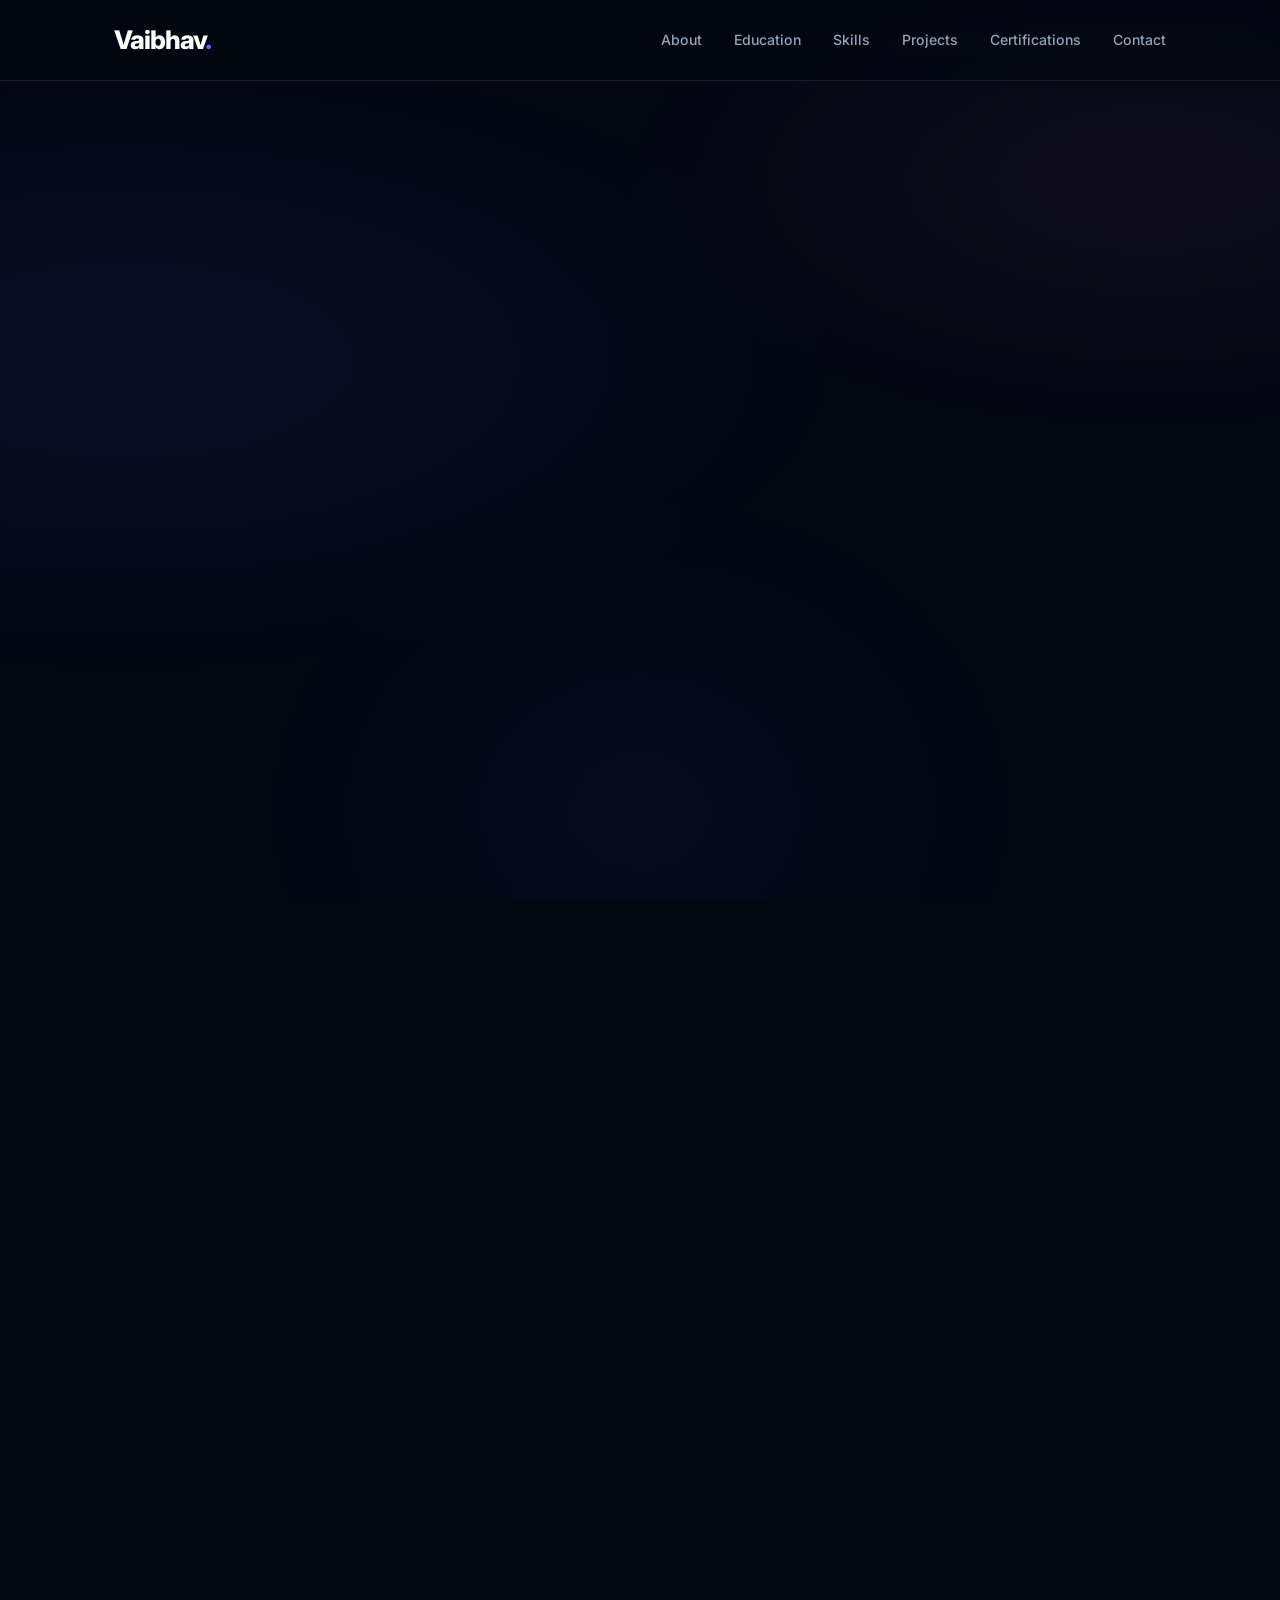
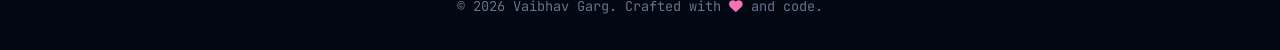
==== index.html @ 6ac72e7a "Add UI/UX project placeholder and Figma embed support" ====
<!DOCTYPE html>
<html lang="en">
<head>
    <meta charset="UTF-8">
    <meta name="viewport" content="width=device-width, initial-scale=1.0">
    <meta name="description" content="Vaibhav Garg — B.Tech Computer Science student specializing in Python, Data Science, Machine Learning, and AI. Explore projects, skills, and open-source contributions.">
    <title>Vaibhav Garg | Software Developer & Data Scientist</title>
    <link rel="stylesheet" href="css/style.css">
    <link rel="preconnect" href="https://fonts.googleapis.com">
    <link rel="preconnect" href="https://fonts.gstatic.com" crossorigin>
    <link href="https://fonts.googleapis.com/css2?family=Inter:wght@300;400;500;600;700;800&family=JetBrains+Mono:wght@400;500&display=swap" rel="stylesheet">
    <link rel="stylesheet" href="https://cdnjs.cloudflare.com/ajax/libs/font-awesome/6.5.0/css/all.min.css">
</head>
<body>
    <!-- Scroll Progress Bar -->
    <div class="scroll-progress" id="scroll-progress"></div>

    <!-- Particle Canvas -->
    <canvas id="particles-canvas"></canvas>

    <!-- Header -->
    <header class="navbar" id="navbar">
        <div class="container">
            <a href="#" class="logo">Vaibhav<span>.</span></a>
            <nav>
                <ul class="nav-links" id="nav-links">
                    <li><a href="#about" class="nav-link">About</a></li>
                    <li><a href="#education" class="nav-link">Education</a></li>
                    <li><a href="#skills" class="nav-link">Skills</a></li>
                    <li><a href="#projects" class="nav-link">Projects</a></li>
                    <li><a href="#certifications" class="nav-link">Certifications</a></li>
                    <li><a href="#contact" class="nav-link">Contact</a></li>
                </ul>
            </nav>
            <button class="hamburger" id="hamburger" aria-label="Toggle navigation">
                <span></span>
                <span></span>
                <span></span>
            </button>
        </div>
    </header>

    <main>
        <!-- Hero Section -->
        <section id="hero" class="hero section">
            <div class="container">
                <div class="hero-content reveal">
                    <span class="greeting">Hi, my name is</span>
                    <h1 class="name">Vaibhav Garg.</h1>
                    <h2 class="role">I <span id="typed-text"></span><span class="cursor">|</span></h2>
                    <p class="summary delay-1">
                        I am a Final Year B.Tech student from GGSIPU with strong proficiency in Python development, Data Analytics, and Data Science. I combine technical expertise with an analytical mindset to build effective, innovative solutions.
                    </p>
                    <div class="hero-cta reveal delay-2">
                        <a href="#projects" class="btn btn-primary"><i class="fas fa-rocket"></i> View My Work</a>
                        <a href="#contact" class="btn btn-outline"><i class="fas fa-paper-plane"></i> Get In Touch</a>
                        <a href="Resume_Vaibhav_updated.pdf" class="btn btn-ghost" download><i class="fas fa-download"></i> Resume</a>
                    </div>
                </div>
            </div>
        </section>

        <!-- About Section -->
        <section id="about" class="about section">
            <div class="container reveal">
                <h2 class="section-title"><span class="section-number">01.</span> About Me</h2>
                <div class="about-content">
                    <div class="about-text">
                        <p>I am an enthusiastic software developer who combines technical expertise with an analytical mindset to create effective solutions. I am keen to contribute to innovative projects and grow in fast-paced, technology-oriented environments.</p>
                        <p>Currently in my final year pursuing <strong>Bachelor of Technology in Computer Science</strong> from Dr. Akhilesh Das Gupta Institute of Professional Studies under Guru Gobind Singh Indraprastha University, New Delhi.</p>
                        <p>My interests span across <strong>AI & Machine Learning</strong>, <strong>Data Science</strong>, <strong>Open-Source Development</strong>, and building high-performance applications. I actively contribute to open-source projects and am a <strong>Google Summer of Code (GSoC) 2026</strong> candidate.</p>
                    </div>
                    <div class="about-highlights">
                        <div class="highlight-card reveal delay-1">
                            <div class="highlight-number">3+</div>
                            <div class="highlight-label">Major Projects</div>
                        </div>
                        <div class="highlight-card reveal delay-2">
                            <div class="highlight-number">4+</div>
                            <div class="highlight-label">Certifications</div>
                        </div>
                        <div class="highlight-card reveal delay-3">
                            <div class="highlight-number">5+</div>
                            <div class="highlight-label">Technologies</div>
                        </div>
                    </div>
                </div>
            </div>
        </section>

        <!-- Education Section -->
        <section id="education" class="education section">
            <div class="container reveal">
                <h2 class="section-title"><span class="section-number">02.</span> Education</h2>
                <div class="timeline">
                    <div class="timeline-item reveal delay-1">
                        <div class="timeline-dot"></div>
                        <div class="timeline-date">2022 – 2026 (Expected)</div>
                        <div class="timeline-content">
                            <h3>Bachelor of Technology in Computer Science</h3>
                            <h4>Guru Gobind Singh Indraprastha University (GGSIPU)</h4>
                            <p>Dr. Akhilesh Das Gupta Institute of Professional Studies, New Delhi</p>
                            <span class="badge">Final Year</span>
                        </div>
                    </div>
                </div>
            </div>
        </section>

        <!-- Skills Section -->
        <section id="skills" class="skills section">
            <div class="container reveal">
                <h2 class="section-title"><span class="section-number">03.</span> Technical Proficiencies</h2>
                <div class="skills-grid">
                    <div class="skill-category reveal delay-1">
                        <div class="skill-icon-wrapper"><i class="fas fa-code"></i></div>
                        <h3>Languages</h3>
                        <ul class="skill-list">
                            <li>Python</li>
                            <li>C++</li>
                            <li>SQL</li>
                            <li>Java</li>
                        </ul>
                    </div>
                    <div class="skill-category reveal delay-2">
                        <div class="skill-icon-wrapper"><i class="fas fa-brain"></i></div>
                        <h3>AI & Machine Learning</h3>
                        <ul class="skill-list">
                            <li>Gen AI & LLM</li>
                            <li>RAG Pipelines</li>
                            <li>Scikit-learn</li>
                            <li>Embeddings</li>
                            <li>Regression & Classification</li>
                        </ul>
                    </div>
                    <div class="skill-category reveal delay-3">
                        <div class="skill-icon-wrapper"><i class="fas fa-tools"></i></div>
                        <h3>Tools & Frameworks</h3>
                        <ul class="skill-list">
                            <li>Pandas</li>
                            <li>Excel</li>
                            <li>Power BI</li>
                            <li>Git Version Control</li>
                            <li>Data Visualization</li>
                        </ul>
                    </div>
                    <div class="skill-category reveal delay-1">
                        <div class="skill-icon-wrapper"><i class="fas fa-laptop-code"></i></div>
                        <h3>Web Dev & Design</h3>
                        <ul class="skill-list">
                            <li>HTML & CSS</li>
                            <li>JavaScript</li>
                            <li>UI / UX Design</li>
                        </ul>
                    </div>
                    <div class="skill-category reveal delay-2">
                        <div class="skill-icon-wrapper"><i class="fas fa-sitemap"></i></div>
                        <h3>DSA & Algorithms</h3>
                        <ul class="skill-list">
                            <li>Proficient in DSA with C++</li>
                            <li>Data Structures</li>
                            <li>Problem Solving</li>
                        </ul>
                    </div>
                </div>
            </div>
        </section>

        <!-- Projects Section -->
        <section id="projects" class="projects section">
            <div class="container">
                <h2 class="section-title reveal"><span class="section-number">04.</span> Featured Projects</h2>
                <div class="projects-grid">

                    <div class="project-card reveal delay-1">
                        <div class="project-top">
                            <i class="fas fa-folder-open project-folder"></i>
                        </div>
                        <h3 class="project-title">Semantic Video Search & Q&A Engine</h3>
                        <p class="project-desc">
                            End-to-end RAG system enabling natural language querying of video course content. Built automated ingestion pipeline using FFmpeg and OpenAI Whisper (Large-v2) for high-accuracy speech-to-text. Engineered custom semantic search with BGE-M3 embeddings and Cosine Similarity. Integrated Llama 3.1 via Ollama for human-like response synthesis.
                        </p>
                        <ul class="project-tech">
                            <li>Python</li>
                            <li>OpenAI Whisper</li>
                            <li>Scikit-Learn</li>
                            <li>Llama 3.1</li>
                            <li>RAG Pipeline</li>
                        </ul>
                    </div>

                    <div class="project-card reveal delay-2">
                        <div class="project-top">
                            <i class="fas fa-folder-open project-folder"></i>
                        </div>
                        <h3 class="project-title">Jarvis – Voice-Controlled Virtual Assistant</h3>
                        <p class="project-desc">
                            Full-featured desktop voice assistant with &lt;1s latency using speech recognition, pyttsx3, and gTTS. Automated 10+ daily tasks — web browsing, live news via APIs, and dynamic GPT-powered conversations. Combined NLP with system control logic for user-friendly voice interaction.
                        </p>
                        <ul class="project-tech">
                            <li>Python</li>
                            <li>SpeechRecognition</li>
                            <li>pyttsx3</li>
                            <li>NLP</li>
                            <li>GPT</li>
                        </ul>
                    </div>

                    <div class="project-card reveal delay-3">
                        <div class="project-top">
                            <i class="fas fa-folder-open project-folder"></i>
                        </div>
                        <h3 class="project-title">Liver Damage Prediction using ML</h3>
                        <p class="project-desc">
                            Supervised classification system using Logistic Regression and KNN algorithms. Achieved 86% accuracy with hyperparameter-tuned KNN. Performed comprehensive EDA with Pandas, Seaborn, and Matplotlib. Evaluated with accuracy, confusion matrix, precision, recall, and F1-score. Used train-test split and cross-validation.
                        </p>
                        <ul class="project-tech">
                            <li>Python</li>
                            <li>Logistic Regression</li>
                            <li>KNN</li>
                            <li>Pandas</li>
                            <li>Seaborn</li>
                        </ul>
                    </div>

                    <!-- Placeholder for your Figma Embed Project -->
                    <div class="project-card reveal delay-1" style="grid-column: 1 / -1;">
                        <div class="project-top" style="margin-bottom: 10px;">
                            <i class="fas fa-layer-group project-folder" style="color: var(--accent-color);"></i>
                        </div>
                        <h3 class="project-title">[Project Title] – UI/UX Design</h3>
                        <p class="project-desc" style="margin-bottom: 12px;">
                            [Description of what you designed, e.g., "A modern UI overhaul focusing on user accessibility and seamless user flow."]
                        </p>
                        <ul class="project-tech" style="margin-bottom: 20px;">
                            <li>Figma</li>
                            <li>UI/UX Design</li>
                            <li>Prototyping</li>
                        </ul>
                        
                        <!-- Paste your Figma <iframe> embed code below this comment! -->
                        <div class="figma-embed-container">
                            <!-- Example placeholder for iframe until you replace it -->
                            <div style="background: rgba(255,255,255,0.05); height: 450px; display: flex; align-items: center; justify-content: center; border: 1px dashed var(--glass-border);">
                                <span style="color: var(--text-muted);"><i class="fab fa-figma"></i> Awaiting your Figma embed code...</span>
                            </div>
                        </div>
                    </div>

                </div>
            </div>
        </section>

        <!-- Certifications Section -->
        <section id="certifications" class="certifications section">
            <div class="container reveal">
                <h2 class="section-title"><span class="section-number">05.</span> Certifications</h2>
                <div class="cert-grid">
                    <div class="cert-card reveal delay-1">
                        <div class="cert-icon"><i class="fas fa-award"></i></div>
                        <h4>DSA in C++</h4>
                        <p>Coding Blocks</p>
                        <span class="cert-date">Oct 2023</span>
                    </div>
                    <div class="cert-card reveal delay-2">
                        <div class="cert-icon"><i class="fas fa-award"></i></div>
                        <h4>Data Science & Machine Learning</h4>
                        <p>IBM</p>
                        <span class="cert-date">Sept 2024</span>
                    </div>
                    <div class="cert-card reveal delay-3">
                        <div class="cert-icon"><i class="fas fa-award"></i></div>
                        <h4>Data Analytics</h4>
                        <p>WS Cube Tech</p>
                        <span class="cert-date">March 2025</span>
                    </div>
                    <div class="cert-card reveal delay-1">
                        <div class="cert-icon"><i class="fas fa-award"></i></div>
                        <h4>Data Analytics Job Simulation</h4>
                        <p>Deloitte</p>
                        <span class="cert-date">May 2025</span>
                    </div>
                </div>
            </div>
        </section>

        <!-- Contact Section -->
        <section id="contact" class="contact section">
            <div class="container reveal">
                <h2 class="section-title"><span class="section-number">06.</span> Get In Touch</h2>
                <p class="contact-text">I'm actively exploring opportunities in Data Science, Software Engineering, and open-source development. Whether you have a question, a project idea, or just want to say hi — my inbox is always open!</p>

                <div class="contact-info">
                    <a href="mailto:mail.vaibhavgarg2003@gmail.com" class="contact-link">
                        <i class="fas fa-envelope"></i> mail.vaibhavgarg2003@gmail.com
                    </a>
                    <a href="tel:+919818442318" class="contact-link">
                        <i class="fas fa-phone"></i> +91 9818442318
                    </a>
                    <span class="contact-location">
                        <i class="fas fa-map-marker-alt"></i> Delhi, India
                    </span>
                </div>

                <div class="social-links">
                    <a href="https://www.linkedin.com/in/vaibhav-garg-763066258" target="_blank" rel="noopener noreferrer" aria-label="LinkedIn"><i class="fab fa-linkedin-in"></i></a>
                    <a href="https://github.com/VaibhavGarg2003" target="_blank" rel="noopener noreferrer" aria-label="GitHub"><i class="fab fa-github"></i></a>
                </div>

                <a href="mailto:mail.vaibhavgarg2003@gmail.com" class="btn btn-primary contact-btn"><i class="fas fa-paper-plane"></i> Say Hello</a>
            </div>
        </section>
    </main>

    <footer>
        <div class="container">
            <p>&copy; 2026 Vaibhav Garg. Crafted with <i class="fas fa-heart" style="color:var(--accent-color);"></i> and code.</p>
        </div>
    </footer>

    <script src="js/app.js"></script>
</body>
</html>
---- css/style.css ----
/* ========================================
   DESIGN SYSTEM — Premium Dark Portfolio
   ======================================== */

:root {
  /* Color Palette */
  --primary: #6366f1;          /* Indigo */
  --primary-light: #818cf8;
  --accent-color: #f472b6;     /* Pink accent */
  --bg-deep: #030712;
  --bg-surface: #0f172a;
  --glass: rgba(15, 23, 42, 0.6);
  --glass-border: rgba(255, 255, 255, 0.08);
  --glass-border-hover: rgba(99, 102, 241, 0.4);
  --text-primary: #f1f5f9;
  --text-secondary: #94a3b8;
  --text-muted: #64748b;

  /* Typography */
  --font-sans: "Inter", system-ui, -apple-system, sans-serif;
  --font-mono: "JetBrains Mono", "Fira Code", monospace;

  /* Spacing & Sizing */
  --radius: 16px;
  --radius-sm: 8px;
  --transition: all 0.35s cubic-bezier(0.25, 0.8, 0.25, 1);
  --shadow-glow: 0 0 40px rgba(99, 102, 241, 0.15);
}

/* ========== GLOBAL RESET ========== */
*, *::before, *::after {
  margin: 0;
  padding: 0;
  box-sizing: border-box;
}

html {
  scroll-behavior: smooth;
  scroll-padding-top: 80px;
}

body {
  font-family: var(--font-sans);
  background: var(--bg-deep);
  color: var(--text-primary);
  line-height: 1.7;
  overflow-x: hidden;
  -webkit-font-smoothing: antialiased;
}

a {
  text-decoration: none;
  color: inherit;
}

ul { list-style: none; }

img { max-width: 100%; }

/* ========== AMBIENT BACKGROUND ========== */
body::before {
  content: "";
  position: fixed;
  inset: 0;
  background:
    radial-gradient(ellipse 80% 50% at 10% 40%, rgba(99, 102, 241, 0.07) 0%, transparent 70%),
    radial-gradient(ellipse 60% 40% at 90% 20%, rgba(244, 114, 182, 0.05) 0%, transparent 70%),
    radial-gradient(ellipse 50% 60% at 50% 90%, rgba(99, 102, 241, 0.04) 0%, transparent 60%);
  pointer-events: none;
  z-index: 0;
}

/* ========== SCROLL PROGRESS BAR ========== */
.scroll-progress {
  position: fixed;
  top: 0;
  left: 0;
  height: 3px;
  width: 0%;
  background: linear-gradient(90deg, var(--primary), var(--accent-color));
  z-index: 10000;
  transition: width 0.1s linear;
}

/* ========== PARTICLE CANVAS ========== */
#particles-canvas {
  position: fixed;
  top: 0;
  left: 0;
  width: 100%;
  height: 100%;
  pointer-events: none;
  z-index: 0;
}

/* ========== UTILITIES ========== */
.container {
  max-width: 1100px;
  margin: 0 auto;
  padding: 0 24px;
  position: relative;
  z-index: 1;
}

.section {
  padding: 120px 0;
}

/* ========== REVEAL ANIMATIONS ========== */
.reveal {
  opacity: 0;
  transform: translateY(40px);
  transition: opacity 0.7s ease-out, transform 0.7s ease-out;
}

.reveal.active {
  opacity: 1;
  transform: translateY(0);
}

.delay-1 { transition-delay: 0.15s; }
.delay-2 { transition-delay: 0.3s; }
.delay-3 { transition-delay: 0.45s; }

/* ========== SECTION TITLES ========== */
.section-title {
  font-size: 2rem;
  font-weight: 800;
  color: var(--text-primary);
  display: flex;
  align-items: center;
  gap: 16px;
  margin-bottom: 56px;
  letter-spacing: -0.5px;
}

.section-number {
  font-family: var(--font-mono);
  font-size: 1.1rem;
  font-weight: 500;
  color: var(--primary);
}

.section-title::after {
  content: "";
  display: block;
  height: 1px;
  flex-grow: 1;
  max-width: 280px;
  background: linear-gradient(90deg, var(--glass-border), transparent);
}

/* ========== BUTTONS ========== */
.btn {
  display: inline-flex;
  align-items: center;
  gap: 8px;
  padding: 14px 28px;
  border-radius: var(--radius-sm);
  font-weight: 600;
  font-size: 0.95rem;
  cursor: pointer;
  transition: var(--transition);
  border: none;
  position: relative;
  overflow: hidden;
}

.btn-primary {
  background: linear-gradient(135deg, var(--primary), #8b5cf6);
  color: #fff;
  box-shadow: 0 4px 20px rgba(99, 102, 241, 0.3);
}

.btn-primary:hover {
  box-shadow: 0 8px 30px rgba(99, 102, 241, 0.5);
  transform: translateY(-3px);
}

.btn-outline {
  background: transparent;
  color: var(--text-primary);
  border: 1px solid var(--glass-border);
  backdrop-filter: blur(4px);
}

.btn-outline:hover {
  border-color: var(--primary);
  background: rgba(99, 102, 241, 0.08);
  transform: translateY(-3px);
}

.btn-ghost {
  background: transparent;
  color: var(--primary-light);
  border: 1px solid rgba(99, 102, 241, 0.3);
}

.btn-ghost:hover {
  background: rgba(99, 102, 241, 0.1);
  border-color: var(--primary);
  transform: translateY(-3px);
}

/* ========== NAV BAR (Glassmorphism) ========== */
.navbar {
  position: fixed;
  top: 0;
  left: 0;
  width: 100%;
  background: rgba(3, 7, 18, 0.6);
  backdrop-filter: blur(16px);
  -webkit-backdrop-filter: blur(16px);
  border-bottom: 1px solid var(--glass-border);
  z-index: 1000;
  padding: 18px 0;
  transition: var(--transition);
}

.navbar.scrolled {
  padding: 12px 0;
  background: rgba(3, 7, 18, 0.85);
  box-shadow: 0 10px 30px -10px rgba(0, 0, 0, 0.5);
}

.navbar .container {
  display: flex;
  justify-content: space-between;
  align-items: center;
}

.logo {
  font-size: 1.6rem;
  font-weight: 800;
  color: #fff;
  letter-spacing: -1px;
  z-index: 1001;
}

.logo span {
  color: var(--primary);
}

.nav-links {
  display: flex;
  gap: 32px;
}

.nav-links a {
  font-size: 0.88rem;
  font-weight: 500;
  color: var(--text-secondary);
  position: relative;
  padding-bottom: 4px;
  transition: color 0.3s ease;
}

.nav-links a::after {
  content: "";
  position: absolute;
  width: 0;
  height: 2px;
  bottom: 0;
  left: 0;
  background: linear-gradient(90deg, var(--primary), var(--accent-color));
  transition: width 0.3s ease;
  border-radius: 2px;
}

.nav-links a:hover,
.nav-links a.active {
  color: var(--text-primary);
}

.nav-links a:hover::after,
.nav-links a.active::after {
  width: 100%;
}

/* Hamburger */
.hamburger {
  display: none;
  flex-direction: column;
  gap: 5px;
  background: none;
  border: none;
  cursor: pointer;
  z-index: 1001;
  padding: 4px;
}

.hamburger span {
  display: block;
  width: 24px;
  height: 2px;
  background: var(--text-primary);
  border-radius: 2px;
  transition: var(--transition);
}

.hamburger.open span:nth-child(1) {
  transform: rotate(45deg) translate(5px, 5px);
}

.hamburger.open span:nth-child(2) {
  opacity: 0;
}

.hamburger.open span:nth-child(3) {
  transform: rotate(-45deg) translate(5px, -5px);
}

/* ========== HERO ========== */
.hero {
  min-height: 100vh;
  display: flex;
  align-items: center;
  padding-top: 80px;
}

.greeting {
  display: block;
  font-family: var(--font-mono);
  font-size: 1rem;
  color: var(--primary-light);
  margin-bottom: 20px;
  letter-spacing: 0.5px;
}

.name {
  font-size: clamp(40px, 8vw, 76px);
  font-weight: 800;
  line-height: 1.1;
  letter-spacing: -2px;
  background: linear-gradient(135deg, #fff 30%, var(--text-secondary));
  -webkit-background-clip: text;
  background-clip: text;
  -webkit-text-fill-color: transparent;
}

.role {
  font-size: clamp(24px, 5vw, 48px);
  color: var(--text-secondary);
  line-height: 1.2;
  margin-top: 12px;
  font-weight: 700;
  letter-spacing: -1px;
  min-height: 1.2em;
}

#typed-text {
  color: var(--primary-light);
  background: linear-gradient(135deg, var(--primary-light), var(--accent-color));
  -webkit-background-clip: text;
  background-clip: text;
  -webkit-text-fill-color: transparent;
}

.cursor {
  font-weight: 300;
  color: var(--primary);
  animation: blink 1s step-end infinite;
  -webkit-text-fill-color: var(--primary);
}

@keyframes blink {
  50% { opacity: 0; }
}

.summary {
  max-width: 620px;
  margin: 28px 0 48px;
  font-size: 1.1rem;
  color: var(--text-secondary);
  line-height: 1.8;
}

.hero-cta {
  display: flex;
  gap: 16px;
  flex-wrap: wrap;
}

/* ========== ABOUT ========== */
.about-content {
  display: grid;
  grid-template-columns: 1fr;
  gap: 48px;
}

.about-text p {
  color: var(--text-secondary);
  margin-bottom: 16px;
  font-size: 1.05rem;
}

.about-text strong {
  color: var(--text-primary);
}

.about-highlights {
  display: grid;
  grid-template-columns: repeat(3, 1fr);
  gap: 20px;
}

.highlight-card {
  background: var(--glass);
  border: 1px solid var(--glass-border);
  border-radius: var(--radius);
  padding: 28px 20px;
  text-align: center;
  backdrop-filter: blur(10px);
  transition: var(--transition);
}

.highlight-card:hover {
  border-color: var(--glass-border-hover);
  transform: translateY(-4px);
  box-shadow: var(--shadow-glow);
}

.highlight-number {
  font-size: 2.4rem;
  font-weight: 800;
  background: linear-gradient(135deg, var(--primary), var(--accent-color));
  -webkit-background-clip: text;
  background-clip: text;
  -webkit-text-fill-color: transparent;
  line-height: 1;
  margin-bottom: 8px;
}

.highlight-label {
  font-size: 0.85rem;
  color: var(--text-muted);
  font-weight: 500;
  text-transform: uppercase;
  letter-spacing: 1px;
}

/* ========== EDUCATION TIMELINE ========== */
.timeline {
  position: relative;
  padding-left: 48px;
}

.timeline::before {
  content: "";
  position: absolute;
  left: 0;
  top: 0;
  bottom: 0;
  width: 2px;
  background: linear-gradient(180deg, var(--primary), transparent);
}

.timeline-item {
  position: relative;
  margin-bottom: 40px;
}

.timeline-dot {
  position: absolute;
  left: -55px;
  top: 6px;
  width: 14px;
  height: 14px;
  border-radius: 50%;
  background: var(--bg-deep);
  border: 2px solid var(--primary);
  box-shadow: 0 0 12px rgba(99, 102, 241, 0.5);
}

.timeline-date {
  font-family: var(--font-mono);
  font-size: 0.9rem;
  color: var(--primary-light);
  margin-bottom: 12px;
}

.timeline-content {
  background: var(--glass);
  border: 1px solid var(--glass-border);
  padding: 28px 32px;
  border-radius: var(--radius);
  backdrop-filter: blur(10px);
  transition: var(--transition);
}

.timeline-content:hover {
  border-color: var(--glass-border-hover);
  box-shadow: var(--shadow-glow);
}

.timeline-content h3 {
  color: var(--text-primary);
  font-size: 1.2rem;
  margin-bottom: 4px;
}

.timeline-content h4 {
  color: var(--text-secondary);
  font-weight: 500;
  font-size: 1rem;
  margin-bottom: 8px;
}

.timeline-content p {
  color: var(--text-muted);
  font-size: 0.95rem;
}

.badge {
  display: inline-block;
  margin-top: 12px;
  font-family: var(--font-mono);
  font-size: 0.78rem;
  color: var(--primary-light);
  background: rgba(99, 102, 241, 0.12);
  border: 1px solid rgba(99, 102, 241, 0.25);
  padding: 4px 14px;
  border-radius: 20px;
}

/* ========== SKILLS ========== */
.skills-grid {
  display: grid;
  grid-template-columns: repeat(auto-fit, minmax(200px, 1fr));
  gap: 24px;
}

.skill-category {
  background: var(--glass);
  border: 1px solid var(--glass-border);
  padding: 28px 24px;
  border-radius: var(--radius);
  backdrop-filter: blur(10px);
  transition: var(--transition);
  position: relative;
  overflow: hidden;
}

.skill-category::before {
  content: "";
  position: absolute;
  top: 0;
  left: 0;
  right: 0;
  height: 2px;
  background: linear-gradient(90deg, var(--primary), var(--accent-color));
  transform: scaleX(0);
  transition: transform 0.4s ease;
}

.skill-category:hover::before {
  transform: scaleX(1);
}

.skill-category:hover {
  transform: translateY(-6px);
  border-color: var(--glass-border-hover);
  box-shadow: var(--shadow-glow);
}

.skill-icon-wrapper {
  width: 44px;
  height: 44px;
  border-radius: 10px;
  background: rgba(99, 102, 241, 0.12);
  display: flex;
  align-items: center;
  justify-content: center;
  margin-bottom: 16px;
  font-size: 1.2rem;
  color: var(--primary-light);
}

.skill-category h3 {
  color: var(--text-primary);
  font-size: 1.05rem;
  margin-bottom: 16px;
  font-weight: 700;
}

.skill-list li {
  margin-bottom: 10px;
  position: relative;
  padding-left: 20px;
  font-size: 0.92rem;
  color: var(--text-secondary);
}

.skill-list li::before {
  content: "▹";
  position: absolute;
  left: 0;
  color: var(--primary);
  font-size: 0.8rem;
}

/* ========== PROJECTS ========== */
.projects-grid {
  display: grid;
  grid-template-columns: repeat(auto-fill, minmax(320px, 1fr));
  gap: 24px;
}

.project-card {
  background: var(--glass);
  border: 1px solid var(--glass-border);
  border-radius: var(--radius);
  padding: 32px;
  display: flex;
  flex-direction: column;
  position: relative;
  overflow: hidden;
  backdrop-filter: blur(10px);
  transition: var(--transition);
}

.project-card::before {
  content: "";
  position: absolute;
  top: 0;
  left: 0;
  right: 0;
  height: 3px;
  background: linear-gradient(90deg, var(--primary), var(--accent-color));
  opacity: 0;
  transition: opacity 0.4s ease;
}

.project-card:hover {
  transform: translateY(-8px);
  box-shadow: 0 20px 40px -15px rgba(0, 0, 0, 0.6);
  border-color: var(--glass-border-hover);
}

.project-card:hover::before {
  opacity: 1;
}

.project-top {
  display: flex;
  justify-content: space-between;
  align-items: center;
  margin-bottom: 24px;
}

.project-folder {
  font-size: 2.2rem;
  color: var(--primary);
}

.project-links a {
  color: var(--text-muted);
  font-size: 1.2rem;
  transition: color 0.3s ease;
}

.project-links a:hover {
  color: var(--primary-light);
}

.project-title {
  color: var(--text-primary);
  font-size: 1.25rem;
  font-weight: 700;
  margin-bottom: 16px;
  line-height: 1.4;
  transition: color 0.3s ease;
}

.project-card:hover .project-title {
  color: var(--primary-light);
}

.project-desc {
  font-size: 0.92rem;
  color: var(--text-secondary);
  margin-bottom: 24px;
  flex-grow: 1;
  line-height: 1.7;
}

.project-tech {
  display: flex;
  flex-wrap: wrap;
  gap: 10px;
}

.project-tech li {
  font-family: var(--font-mono);
  font-size: 0.75rem;
  color: var(--primary-light);
  background: rgba(99, 102, 241, 0.08);
  padding: 4px 12px;
  border-radius: 4px;
  border: 1px solid rgba(99, 102, 241, 0.15);
}

.figma-embed-container {
  margin-top: 20px;
  border-radius: 8px;
  overflow: hidden;
  border: 1px solid var(--glass-border);
  transition: var(--transition);
}

.figma-embed-container:hover {
  border-color: var(--glass-border-hover);
  box-shadow: var(--shadow-glow);
}

/* ========== CERTIFICATIONS ========== */
.cert-grid {
  display: grid;
  grid-template-columns: repeat(auto-fit, minmax(240px, 1fr));
  gap: 24px;
}

.cert-card {
  background: var(--glass);
  border: 1px solid var(--glass-border);
  border-radius: var(--radius);
  padding: 28px 24px;
  text-align: center;
  backdrop-filter: blur(10px);
  transition: var(--transition);
  position: relative;
  overflow: hidden;
}

.cert-card::after {
  content: "";
  position: absolute;
  bottom: 0;
  left: 0;
  right: 0;
  height: 2px;
  background: linear-gradient(90deg, var(--primary), var(--accent-color));
  transform: scaleX(0);
  transition: transform 0.4s ease;
}

.cert-card:hover {
  transform: translateY(-5px);
  border-color: var(--glass-border-hover);
  box-shadow: var(--shadow-glow);
}

.cert-card:hover::after {
  transform: scaleX(1);
}

.cert-icon {
  font-size: 1.6rem;
  color: var(--accent-color);
  margin-bottom: 14px;
}

.cert-card h4 {
  color: var(--text-primary);
  font-size: 1rem;
  margin-bottom: 6px;
  font-weight: 700;
}

.cert-card p {
  color: var(--text-secondary);
  font-size: 0.9rem;
  margin-bottom: 10px;
}

.cert-date {
  font-family: var(--font-mono);
  font-size: 0.78rem;
  color: var(--text-muted);
  background: rgba(99, 102, 241, 0.08);
  padding: 3px 12px;
  border-radius: 20px;
}

/* ========== CONTACT ========== */
.contact {
  text-align: center;
  max-width: 700px;
  margin: 0 auto;
}

.contact .section-title {
  justify-content: center;
}

.contact .section-title::after {
  display: none;
}

.contact-text {
  margin-bottom: 40px;
  font-size: 1.05rem;
  color: var(--text-secondary);
  line-height: 1.8;
}

.contact-info {
  display: flex;
  flex-direction: column;
  gap: 16px;
  margin-bottom: 36px;
  align-items: center;
}

.contact-link,
.contact-location {
  display: inline-flex;
  align-items: center;
  gap: 12px;
  font-size: 1rem;
  color: var(--text-secondary);
  transition: var(--transition);
}

.contact-link i,
.contact-location i {
  color: var(--primary);
  font-size: 1.1rem;
  width: 20px;
  text-align: center;
}

.contact-link:hover {
  color: var(--primary-light);
  transform: translateX(4px);
}

.social-links {
  display: flex;
  gap: 16px;
  justify-content: center;
  margin-bottom: 36px;
}

.social-links a {
  display: flex;
  align-items: center;
  justify-content: center;
  width: 48px;
  height: 48px;
  background: var(--glass);
  border: 1px solid var(--glass-border);
  color: var(--text-primary);
  border-radius: 50%;
  font-size: 1.15rem;
  transition: var(--transition);
}

.social-links a:hover {
  background: var(--primary);
  border-color: var(--primary);
  transform: translateY(-4px);
  box-shadow: 0 8px 20px rgba(99, 102, 241, 0.4);
}

.contact-btn {
  margin-top: 8px;
}

/* ========== FOOTER ========== */
footer {
  text-align: center;
  padding: 32px 0;
  color: var(--text-muted);
  font-family: var(--font-mono);
  font-size: 0.85rem;
  border-top: 1px solid var(--glass-border);
}

/* ========== RESPONSIVE ========== */

/* Tablet */
@media (max-width: 1024px) {
  .skills-grid {
    grid-template-columns: repeat(auto-fit, minmax(180px, 1fr));
  }
  .about-highlights {
    grid-template-columns: repeat(3, 1fr);
    gap: 16px;
  }
}

/* Mobile */
@media (max-width: 768px) {
  .section {
    padding: 80px 0;
  }

  .section-title {
    font-size: 1.6rem;
    margin-bottom: 40px;
  }

  .hamburger {
    display: flex;
  }

  .nav-links {
    position: fixed;
    top: 0;
    right: -100%;
    width: 70%;
    max-width: 300px;
    height: 100vh;
    background: rgba(15, 23, 42, 0.97);
    backdrop-filter: blur(20px);
    flex-direction: column;
    justify-content: center;
    align-items: center;
    gap: 28px;
    transition: right 0.4s cubic-bezier(0.25, 0.8, 0.25, 1);
    border-left: 1px solid var(--glass-border);
  }

  .nav-links.open {
    right: 0;
  }

  .nav-links a {
    font-size: 1.1rem;
  }

  .hero-cta {
    flex-direction: column;
    align-items: flex-start;
  }

  .about-highlights {
    grid-template-columns: repeat(3, 1fr);
    gap: 12px;
  }

  .highlight-card {
    padding: 20px 12px;
  }

  .highlight-number {
    font-size: 1.8rem;
  }

  .highlight-label {
    font-size: 0.72rem;
  }

  .projects-grid {
    grid-template-columns: 1fr;
  }

  .cert-grid {
    grid-template-columns: 1fr 1fr;
  }

  .name {
    font-size: 2.4rem;
  }

  .role {
    font-size: 1.5rem;
  }
}

@media (max-width: 480px) {
  .about-highlights {
    grid-template-columns: repeat(3, 1fr);
  }

  .cert-grid {
    grid-template-columns: 1fr;
  }
}

/* ========== MOBILE OVERLAY ========== */
.mobile-overlay {
  position: fixed;
  inset: 0;
  background: rgba(0, 0, 0, 0.5);
  z-index: 999;
  opacity: 0;
  pointer-events: none;
  transition: opacity 0.4s ease;
}

.mobile-overlay.active {
  opacity: 1;
  pointer-events: all;
}
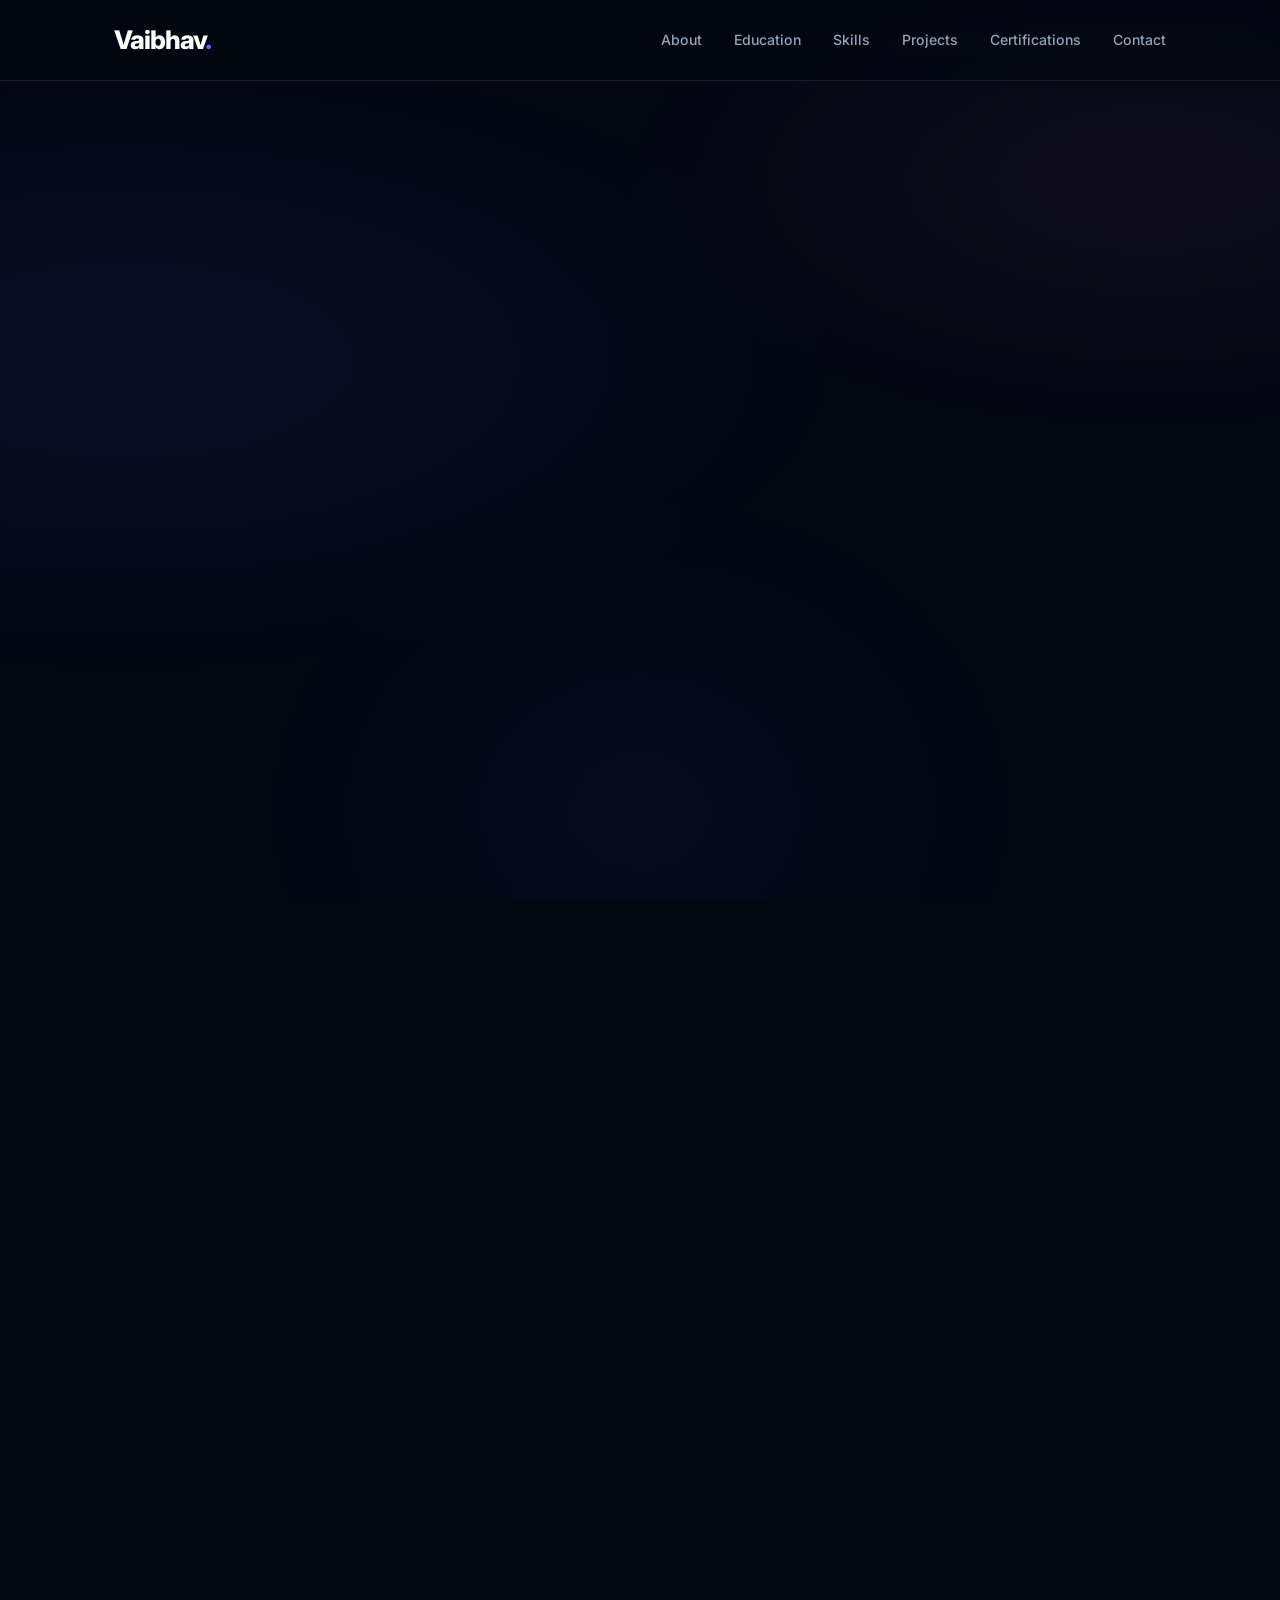
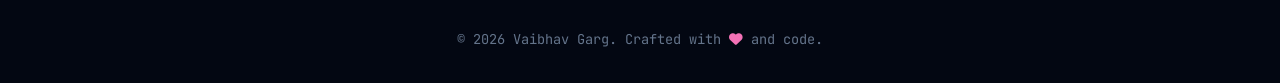
==== commit 17463460: "Update placeholder with Nike Shoe Figma embed" ====
--- a/index.html
+++ b/index.html
@@ -223,27 +223,24 @@
                         </ul>
                     </div>
 
-                    <!-- Placeholder for your Figma Embed Project -->
+                    <!-- UI/UX Project - Nike Shoe Page -->
                     <div class="project-card reveal delay-1" style="grid-column: 1 / -1;">
                         <div class="project-top" style="margin-bottom: 10px;">
                             <i class="fas fa-layer-group project-folder" style="color: var(--accent-color);"></i>
                         </div>
-                        <h3 class="project-title">[Project Title] – UI/UX Design</h3>
+                        <h3 class="project-title">Nike Shoe E-Commerce Page – UI/UX Design</h3>
                         <p class="project-desc" style="margin-bottom: 12px;">
-                            [Description of what you designed, e.g., "A modern UI overhaul focusing on user accessibility and seamless user flow."]
+                            An animated and interactive e-commerce landing page design for Nike shoes, focusing on immersive user experience and smooth micro-animations.
                         </p>
                         <ul class="project-tech" style="margin-bottom: 20px;">
                             <li>Figma</li>
                             <li>UI/UX Design</li>
                             <li>Prototyping</li>
+                            <li>Animations</li>
                         </ul>
                         
-                        <!-- Paste your Figma <iframe> embed code below this comment! -->
                         <div class="figma-embed-container">
-                            <!-- Example placeholder for iframe until you replace it -->
-                            <div style="background: rgba(255,255,255,0.05); height: 450px; display: flex; align-items: center; justify-content: center; border: 1px dashed var(--glass-border);">
-                                <span style="color: var(--text-muted);"><i class="fab fa-figma"></i> Awaiting your Figma embed code...</span>
-                            </div>
+                            <iframe style="border: 1px solid rgba(0, 0, 0, 0.1);" width="100%" height="450" src="https://embed.figma.com/design/keXjJGxQj0SOo0lEyIMicp/Car-Deatil?node-id=73-105&embed-host=share" allowfullscreen></iframe>
                         </div>
                     </div>
 
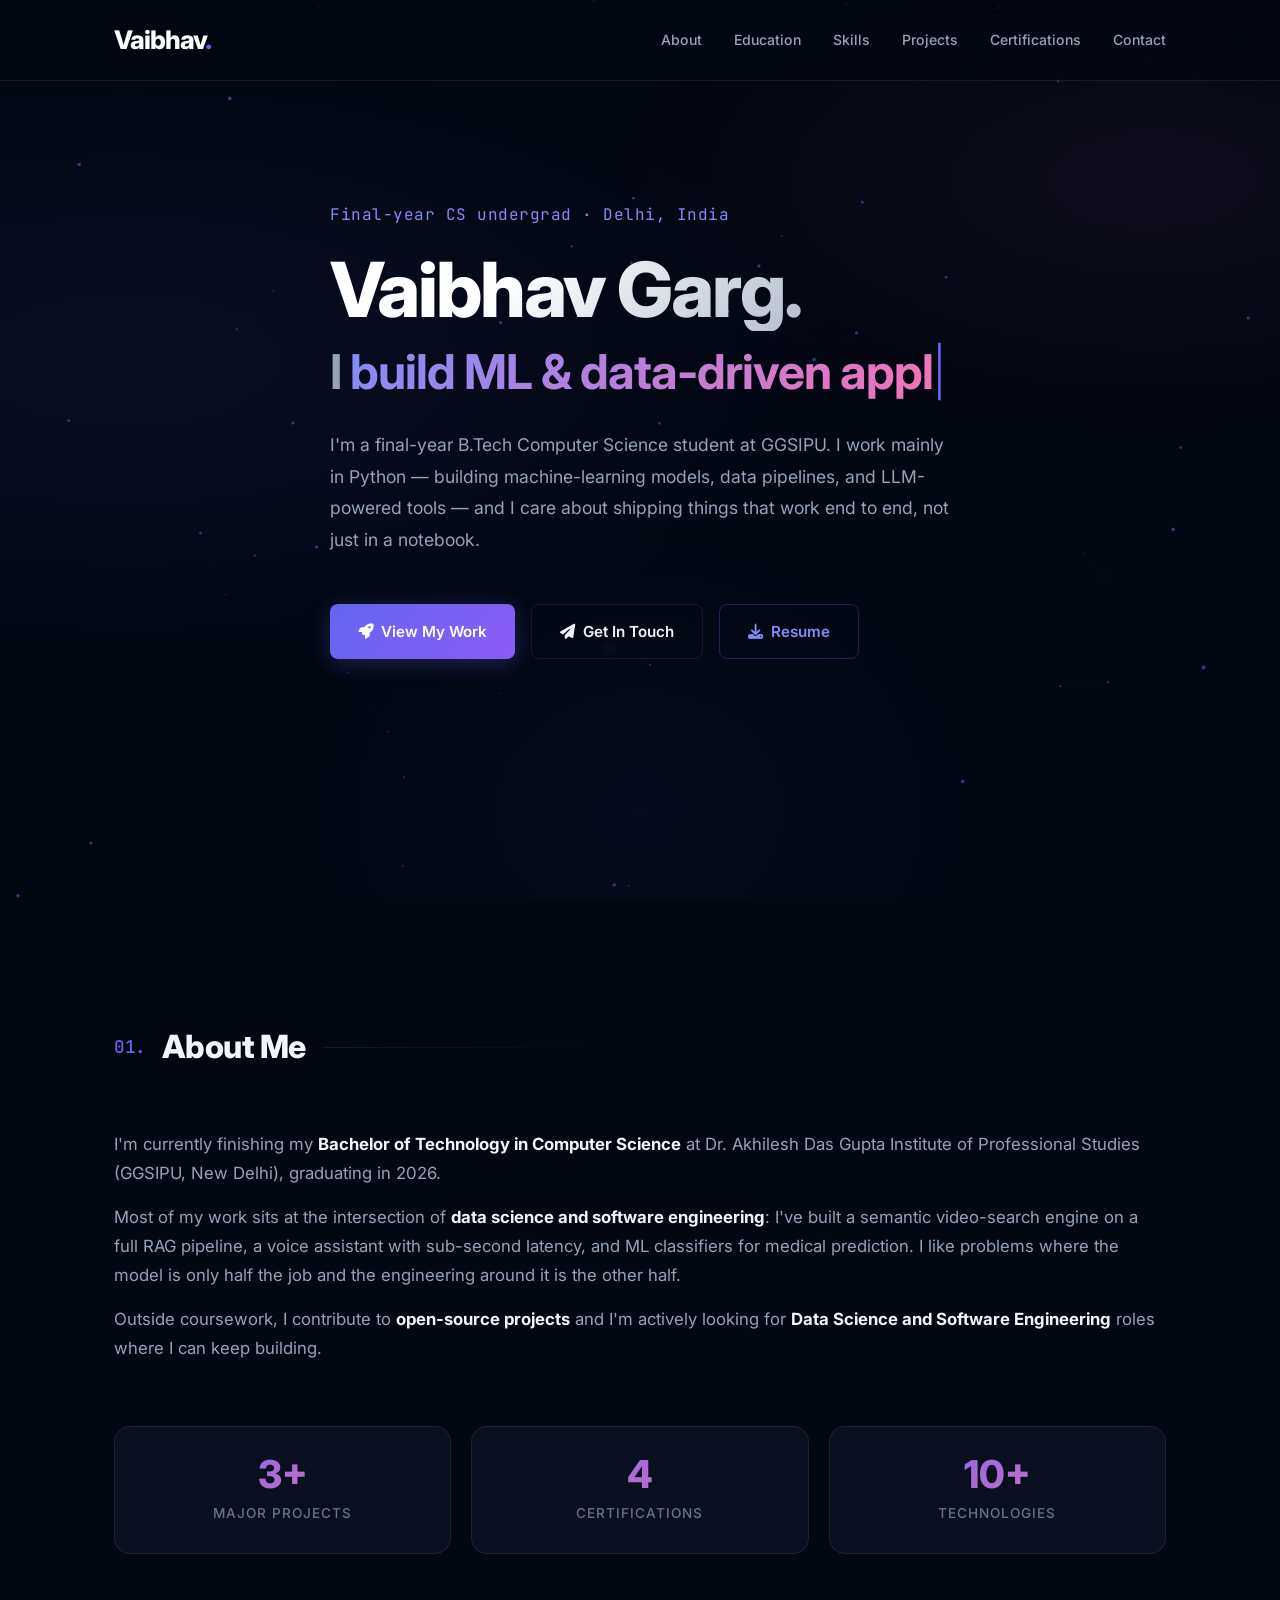
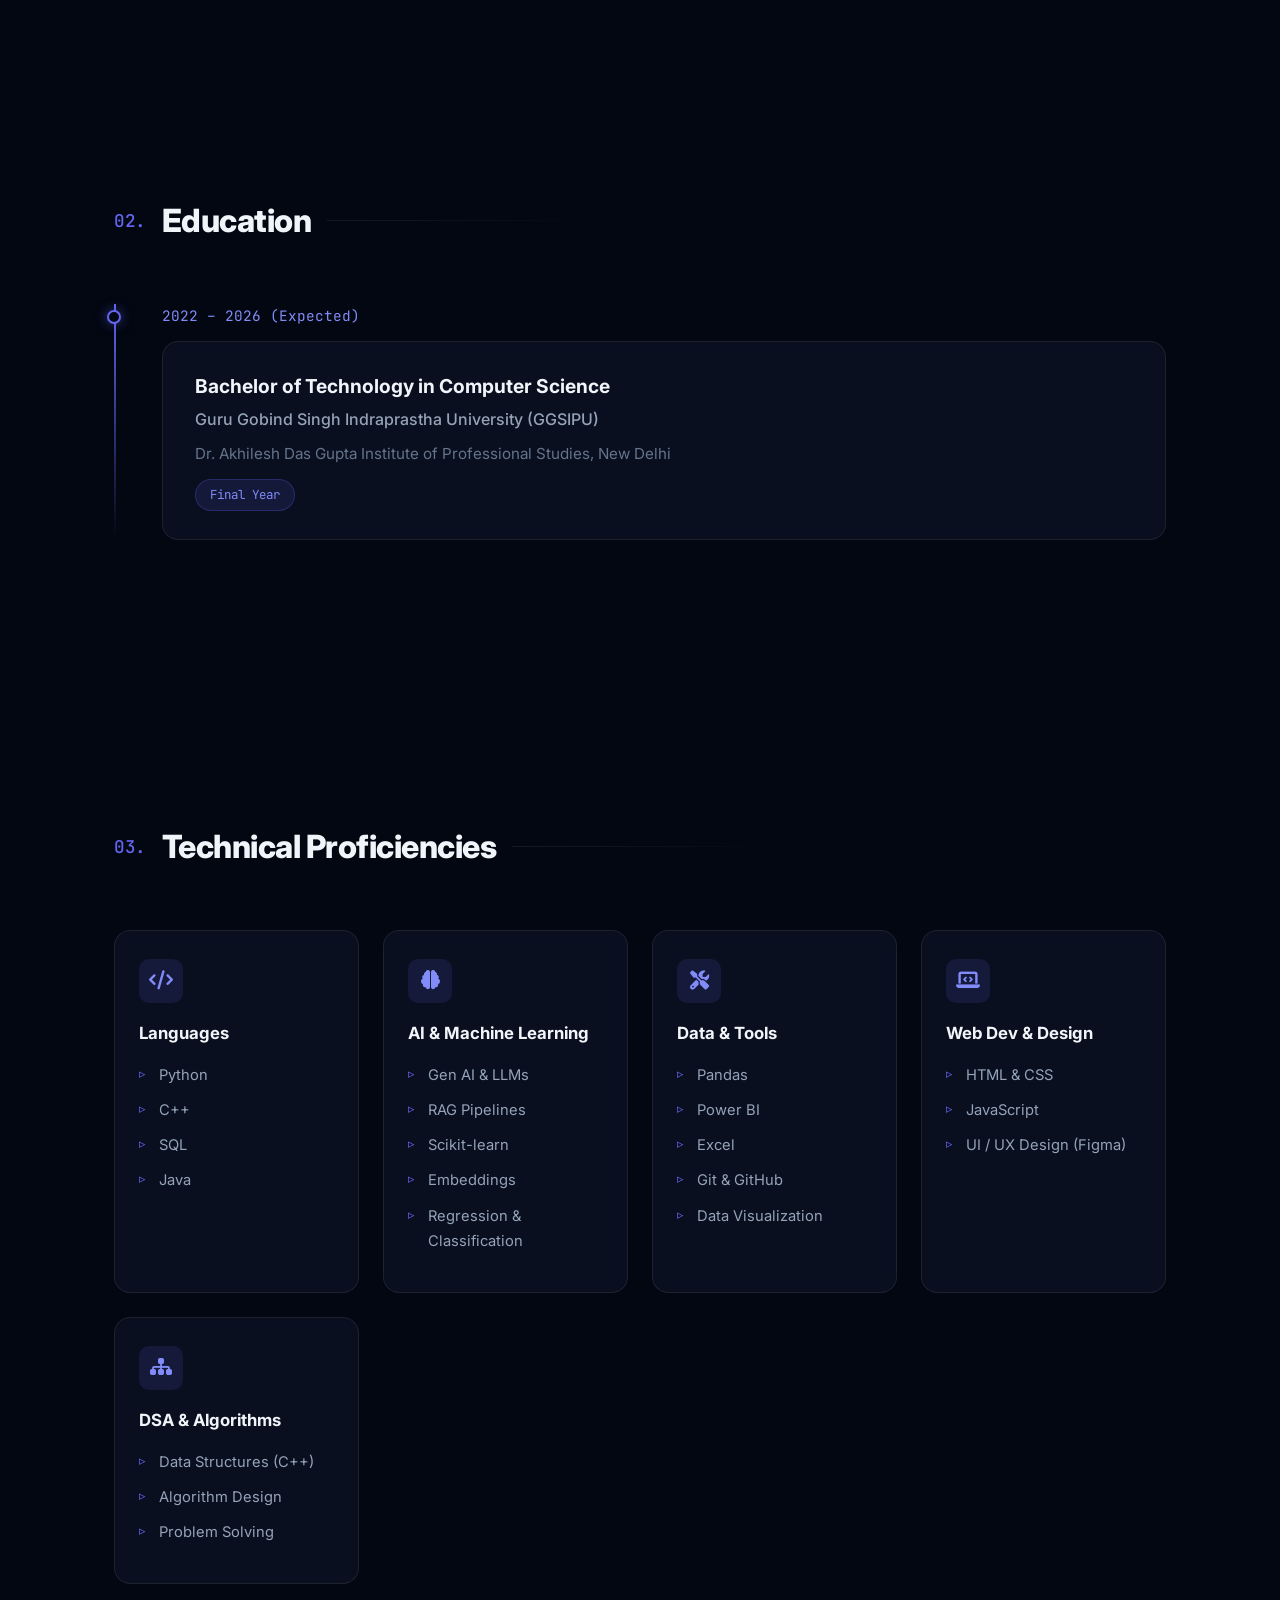
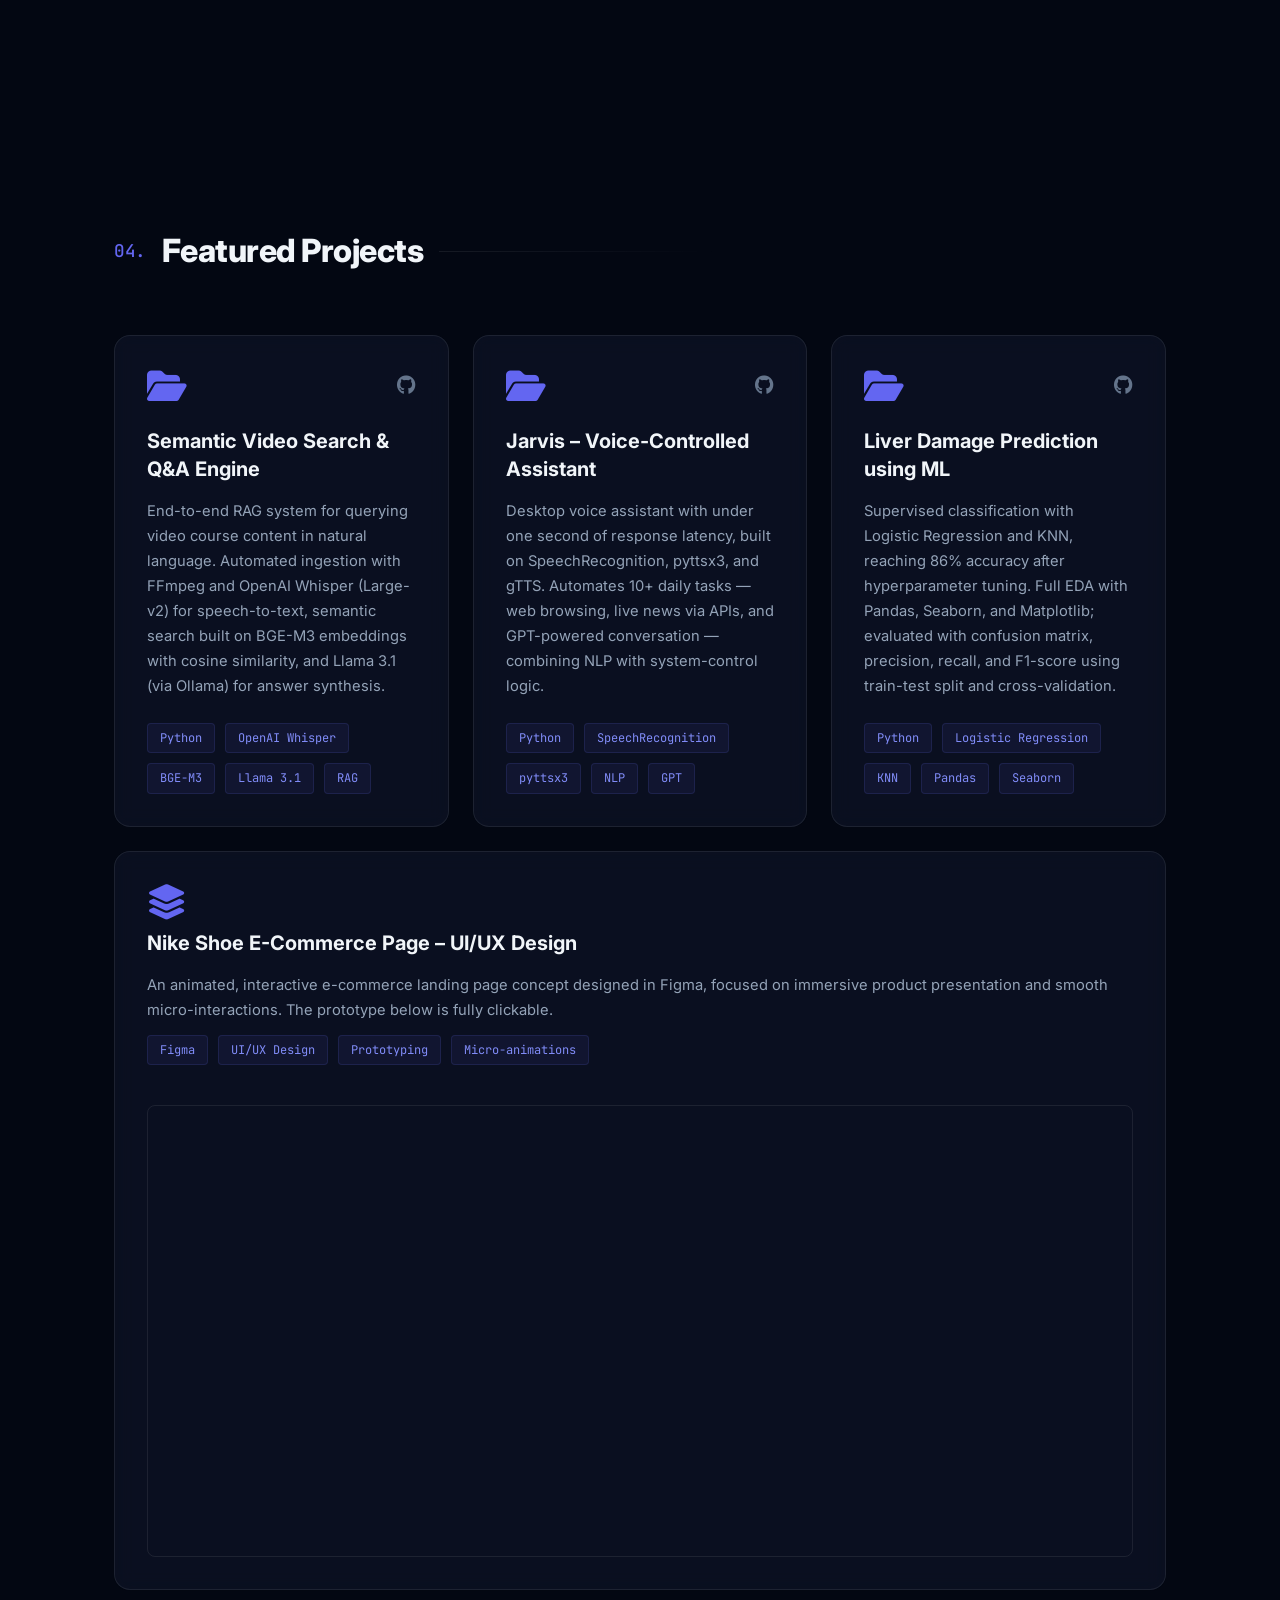
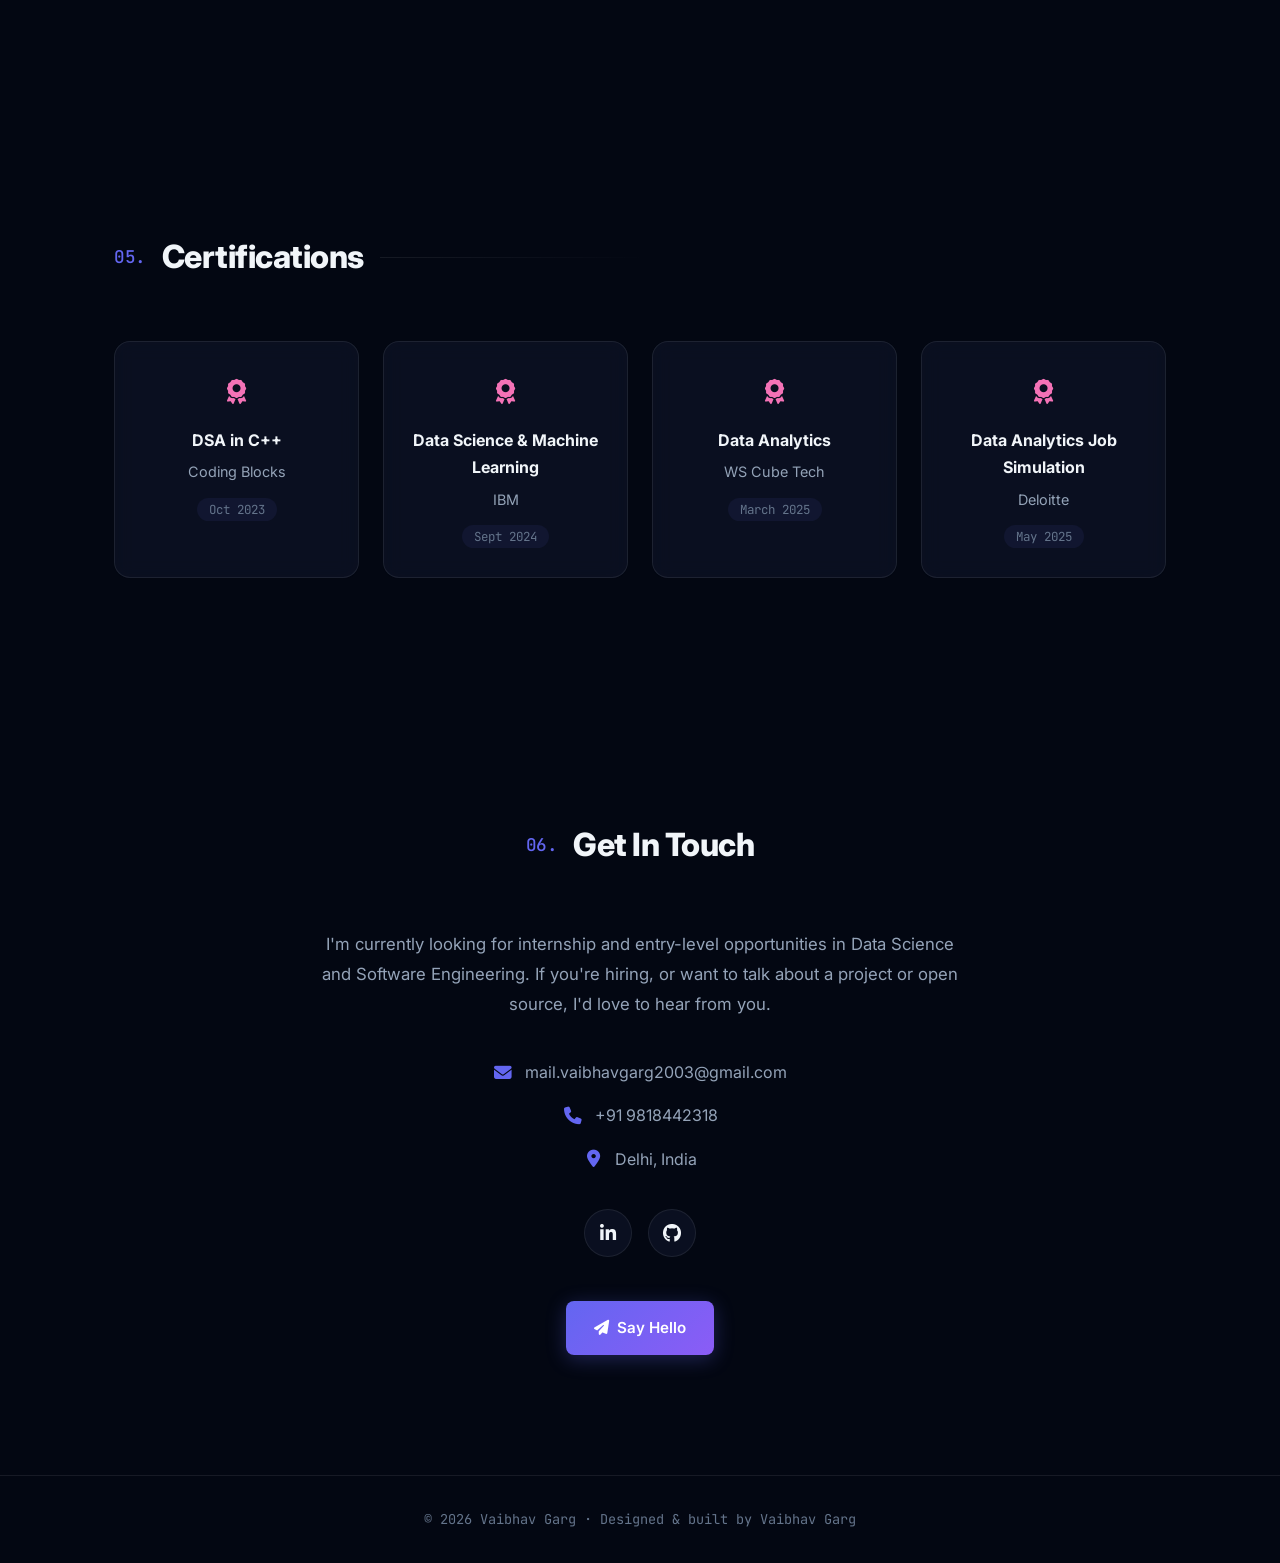
==== commit 0fc0e56e: "Polish content, fix logo/scroll bugs, add a11y + SEO, rename resume Co-Authored-By: Claude Fable 5 <" ====
--- a/index.html
+++ b/index.html
@@ -3,22 +3,40 @@
 <head>
     <meta charset="UTF-8">
     <meta name="viewport" content="width=device-width, initial-scale=1.0">
-    <meta name="description" content="Vaibhav Garg — B.Tech Computer Science student specializing in Python, Data Science, Machine Learning, and AI. Explore projects, skills, and open-source contributions.">
+    <meta name="description" content="Vaibhav Garg — Final-year B.Tech Computer Science student specializing in Python, Data Science, and Machine Learning. Projects, skills, and contact.">
+    <meta name="author" content="Vaibhav Garg">
+
+    <!-- Social sharing preview (shows when you paste the link on LinkedIn / WhatsApp) -->
+    <meta property="og:title" content="Vaibhav Garg | Software Developer & Data Scientist">
+    <meta property="og:description" content="Final-year CS student building ML, data, and LLM-powered applications. Open to Data Science and Software Engineering roles.">
+    <meta property="og:type" content="website">
+    <meta name="twitter:card" content="summary">
+
     <title>Vaibhav Garg | Software Developer & Data Scientist</title>
+
+    <!-- Favicon (inline SVG "V" — no extra file needed) -->
+    <link rel="icon" href="data:image/svg+xml,%3Csvg xmlns='http://www.w3.org/2000/svg' viewBox='0 0 64 64'%3E%3Crect width='64' height='64' rx='14' fill='%23030712'/%3E%3Ctext x='32' y='44' font-family='Arial,sans-serif' font-size='36' font-weight='800' fill='%236366f1' text-anchor='middle'%3EV%3C/text%3E%3C/svg%3E">
+    <meta name="theme-color" content="#030712">
+
     <link rel="stylesheet" href="css/style.css">
     <link rel="preconnect" href="https://fonts.googleapis.com">
     <link rel="preconnect" href="https://fonts.gstatic.com" crossorigin>
     <link href="https://fonts.googleapis.com/css2?family=Inter:wght@300;400;500;600;700;800&family=JetBrains+Mono:wght@400;500&display=swap" rel="stylesheet">
     <link rel="stylesheet" href="https://cdnjs.cloudflare.com/ajax/libs/font-awesome/6.5.0/css/all.min.css">
+
+    <!-- If JavaScript is disabled, still show all content -->
+    <noscript><style>.reveal { opacity: 1 !important; transform: none !important; }</style></noscript>
 </head>
 <body>
     <!-- Scroll Progress Bar -->
     <div class="scroll-progress" id="scroll-progress"></div>
 
     <!-- Particle Canvas -->
-    <canvas id="particles-canvas"></canvas>
-
-    <!-- Header -->
+    <canvas id="particles-canvas" aria-hidden="true"></canvas>
+
+    <!-- ════════════════════════════════════════════════════════════
+         NAVBAR — to add a nav item, copy one <li> line below
+         ════════════════════════════════════════════════════════════ -->
     <header class="navbar" id="navbar">
         <div class="container">
             <a href="#" class="logo">Vaibhav<span>.</span></a>
@@ -41,34 +59,42 @@
     </header>
 
     <main>
-        <!-- Hero Section -->
+        <!-- ════════════════════════════════════════════════════════════
+             HERO — edit your intro line, summary, and the rotating
+             phrases (those live in js/app.js, near the top)
+             ════════════════════════════════════════════════════════════ -->
         <section id="hero" class="hero section">
             <div class="container">
                 <div class="hero-content reveal">
-                    <span class="greeting">Hi, my name is</span>
+                    <span class="greeting">Final-year CS undergrad · Delhi, India</span>
                     <h1 class="name">Vaibhav Garg.</h1>
                     <h2 class="role">I <span id="typed-text"></span><span class="cursor">|</span></h2>
                     <p class="summary delay-1">
-                        I am a Final Year B.Tech student from GGSIPU with strong proficiency in Python development, Data Analytics, and Data Science. I combine technical expertise with an analytical mindset to build effective, innovative solutions.
+                        I'm a final-year B.Tech Computer Science student at GGSIPU. I work mainly in Python — building machine-learning models, data pipelines, and LLM-powered tools — and I care about shipping things that work end to end, not just in a notebook.
                     </p>
                     <div class="hero-cta reveal delay-2">
                         <a href="#projects" class="btn btn-primary"><i class="fas fa-rocket"></i> View My Work</a>
                         <a href="#contact" class="btn btn-outline"><i class="fas fa-paper-plane"></i> Get In Touch</a>
-                        <a href="Resume_Vaibhav_updated.pdf" class="btn btn-ghost" download><i class="fas fa-download"></i> Resume</a>
-                    </div>
-                </div>
-            </div>
-        </section>
-
-        <!-- About Section -->
+                        <a href="Vaibhav_Garg_Resume.pdf" class="btn btn-ghost" download><i class="fas fa-download"></i> Resume</a>
+                    </div>
+                </div>
+            </div>
+        </section>
+
+        <!-- ════════════════════════════════════════════════════════════
+             ABOUT — plain paragraphs; edit freely
+             ════════════════════════════════════════════════════════════ -->
         <section id="about" class="about section">
             <div class="container reveal">
                 <h2 class="section-title"><span class="section-number">01.</span> About Me</h2>
                 <div class="about-content">
                     <div class="about-text">
-                        <p>I am an enthusiastic software developer who combines technical expertise with an analytical mindset to create effective solutions. I am keen to contribute to innovative projects and grow in fast-paced, technology-oriented environments.</p>
-                        <p>Currently in my final year pursuing <strong>Bachelor of Technology in Computer Science</strong> from Dr. Akhilesh Das Gupta Institute of Professional Studies under Guru Gobind Singh Indraprastha University, New Delhi.</p>
-                        <p>My interests span across <strong>AI & Machine Learning</strong>, <strong>Data Science</strong>, <strong>Open-Source Development</strong>, and building high-performance applications. I actively contribute to open-source projects and am a <strong>Google Summer of Code (GSoC) 2026</strong> candidate.</p>
+                        <p>I'm currently finishing my <strong>Bachelor of Technology in Computer Science</strong> at Dr. Akhilesh Das Gupta Institute of Professional Studies (GGSIPU, New Delhi), graduating in 2026.</p>
+                        <p>Most of my work sits at the intersection of <strong>data science and software engineering</strong>: I've built a semantic video-search engine on a full RAG pipeline, a voice assistant with sub-second latency, and ML classifiers for medical prediction. I like problems where the model is only half the job and the engineering around it is the other half.</p>
+                        <!-- TODO: "GSoC candidate" reads as unverified to recruiters. If you have a concrete
+                             open-source contribution (merged PR, org you work with, or a GSoC result), name it
+                             specifically here with a link — that is far stronger. -->
+                        <p>Outside coursework, I contribute to <strong>open-source projects</strong> and I'm actively looking for <strong>Data Science and Software Engineering</strong> roles where I can keep building.</p>
                     </div>
                     <div class="about-highlights">
                         <div class="highlight-card reveal delay-1">
@@ -76,11 +102,11 @@
                             <div class="highlight-label">Major Projects</div>
                         </div>
                         <div class="highlight-card reveal delay-2">
-                            <div class="highlight-number">4+</div>
+                            <div class="highlight-number">4</div>
                             <div class="highlight-label">Certifications</div>
                         </div>
                         <div class="highlight-card reveal delay-3">
-                            <div class="highlight-number">5+</div>
+                            <div class="highlight-number">10+</div>
                             <div class="highlight-label">Technologies</div>
                         </div>
                     </div>
@@ -88,7 +114,10 @@
             </div>
         </section>
 
-        <!-- Education Section -->
+        <!-- ════════════════════════════════════════════════════════════
+             EDUCATION — to add an entry (e.g. 12th grade / internship),
+             copy one whole <div class="timeline-item"> ... </div> block
+             ════════════════════════════════════════════════════════════ -->
         <section id="education" class="education section">
             <div class="container reveal">
                 <h2 class="section-title"><span class="section-number">02.</span> Education</h2>
@@ -107,7 +136,10 @@
             </div>
         </section>
 
-        <!-- Skills Section -->
+        <!-- ════════════════════════════════════════════════════════════
+             SKILLS — each card is one <div class="skill-category">.
+             Add/remove <li> lines inside, or copy a whole card.
+             ════════════════════════════════════════════════════════════ -->
         <section id="skills" class="skills section">
             <div class="container reveal">
                 <h2 class="section-title"><span class="section-number">03.</span> Technical Proficiencies</h2>
@@ -126,7 +158,7 @@
                         <div class="skill-icon-wrapper"><i class="fas fa-brain"></i></div>
                         <h3>AI & Machine Learning</h3>
                         <ul class="skill-list">
-                            <li>Gen AI & LLM</li>
+                            <li>Gen AI & LLMs</li>
                             <li>RAG Pipelines</li>
                             <li>Scikit-learn</li>
                             <li>Embeddings</li>
@@ -135,12 +167,12 @@
                     </div>
                     <div class="skill-category reveal delay-3">
                         <div class="skill-icon-wrapper"><i class="fas fa-tools"></i></div>
-                        <h3>Tools & Frameworks</h3>
+                        <h3>Data & Tools</h3>
                         <ul class="skill-list">
                             <li>Pandas</li>
+                            <li>Power BI</li>
                             <li>Excel</li>
-                            <li>Power BI</li>
-                            <li>Git Version Control</li>
+                            <li>Git & GitHub</li>
                             <li>Data Visualization</li>
                         </ul>
                     </div>
@@ -150,15 +182,15 @@
                         <ul class="skill-list">
                             <li>HTML & CSS</li>
                             <li>JavaScript</li>
-                            <li>UI / UX Design</li>
+                            <li>UI / UX Design (Figma)</li>
                         </ul>
                     </div>
                     <div class="skill-category reveal delay-2">
                         <div class="skill-icon-wrapper"><i class="fas fa-sitemap"></i></div>
                         <h3>DSA & Algorithms</h3>
                         <ul class="skill-list">
-                            <li>Proficient in DSA with C++</li>
-                            <li>Data Structures</li>
+                            <li>Data Structures (C++)</li>
+                            <li>Algorithm Design</li>
                             <li>Problem Solving</li>
                         </ul>
                     </div>
@@ -166,7 +198,12 @@
             </div>
         </section>
 
-        <!-- Projects Section -->
+        <!-- ════════════════════════════════════════════════════════════
+             PROJECTS — to add a project, copy one whole
+             <div class="project-card"> ... </div> block and edit it.
+             IMPORTANT: replace each github.com link below with the
+             actual repository URL for that project.
+             ════════════════════════════════════════════════════════════ -->
         <section id="projects" class="projects section">
             <div class="container">
                 <h2 class="section-title reveal"><span class="section-number">04.</span> Featured Projects</h2>
@@ -175,27 +212,35 @@
                     <div class="project-card reveal delay-1">
                         <div class="project-top">
                             <i class="fas fa-folder-open project-folder"></i>
+                            <div class="project-links">
+                                <!-- TODO: replace with this project's actual repo URL -->
+                                <a href="https://github.com/VaibhavGarg2003" target="_blank" rel="noopener noreferrer" aria-label="View source on GitHub"><i class="fab fa-github"></i></a>
+                            </div>
                         </div>
                         <h3 class="project-title">Semantic Video Search & Q&A Engine</h3>
                         <p class="project-desc">
-                            End-to-end RAG system enabling natural language querying of video course content. Built automated ingestion pipeline using FFmpeg and OpenAI Whisper (Large-v2) for high-accuracy speech-to-text. Engineered custom semantic search with BGE-M3 embeddings and Cosine Similarity. Integrated Llama 3.1 via Ollama for human-like response synthesis.
+                            End-to-end RAG system for querying video course content in natural language. Automated ingestion with FFmpeg and OpenAI Whisper (Large-v2) for speech-to-text, semantic search built on BGE-M3 embeddings with cosine similarity, and Llama 3.1 (via Ollama) for answer synthesis.
                         </p>
                         <ul class="project-tech">
                             <li>Python</li>
                             <li>OpenAI Whisper</li>
-                            <li>Scikit-Learn</li>
+                            <li>BGE-M3</li>
                             <li>Llama 3.1</li>
-                            <li>RAG Pipeline</li>
+                            <li>RAG</li>
                         </ul>
                     </div>
 
                     <div class="project-card reveal delay-2">
                         <div class="project-top">
                             <i class="fas fa-folder-open project-folder"></i>
-                        </div>
-                        <h3 class="project-title">Jarvis – Voice-Controlled Virtual Assistant</h3>
+                            <div class="project-links">
+                                <!-- TODO: replace with this project's actual repo URL -->
+                                <a href="https://github.com/VaibhavGarg2003" target="_blank" rel="noopener noreferrer" aria-label="View source on GitHub"><i class="fab fa-github"></i></a>
+                            </div>
+                        </div>
+                        <h3 class="project-title">Jarvis – Voice-Controlled Assistant</h3>
                         <p class="project-desc">
-                            Full-featured desktop voice assistant with &lt;1s latency using speech recognition, pyttsx3, and gTTS. Automated 10+ daily tasks — web browsing, live news via APIs, and dynamic GPT-powered conversations. Combined NLP with system control logic for user-friendly voice interaction.
+                            Desktop voice assistant with under one second of response latency, built on SpeechRecognition, pyttsx3, and gTTS. Automates 10+ daily tasks — web browsing, live news via APIs, and GPT-powered conversation — combining NLP with system-control logic.
                         </p>
                         <ul class="project-tech">
                             <li>Python</li>
@@ -209,10 +254,14 @@
                     <div class="project-card reveal delay-3">
                         <div class="project-top">
                             <i class="fas fa-folder-open project-folder"></i>
+                            <div class="project-links">
+                                <!-- TODO: replace with this project's actual repo URL -->
+                                <a href="https://github.com/VaibhavGarg2003" target="_blank" rel="noopener noreferrer" aria-label="View source on GitHub"><i class="fab fa-github"></i></a>
+                            </div>
                         </div>
                         <h3 class="project-title">Liver Damage Prediction using ML</h3>
                         <p class="project-desc">
-                            Supervised classification system using Logistic Regression and KNN algorithms. Achieved 86% accuracy with hyperparameter-tuned KNN. Performed comprehensive EDA with Pandas, Seaborn, and Matplotlib. Evaluated with accuracy, confusion matrix, precision, recall, and F1-score. Used train-test split and cross-validation.
+                            Supervised classification with Logistic Regression and KNN, reaching 86% accuracy after hyperparameter tuning. Full EDA with Pandas, Seaborn, and Matplotlib; evaluated with confusion matrix, precision, recall, and F1-score using train-test split and cross-validation.
                         </p>
                         <ul class="project-tech">
                             <li>Python</li>
@@ -223,32 +272,38 @@
                         </ul>
                     </div>
 
-                    <!-- UI/UX Project - Nike Shoe Page -->
-                    <div class="project-card reveal delay-1" style="grid-column: 1 / -1;">
-                        <div class="project-top" style="margin-bottom: 10px;">
-                            <i class="fas fa-layer-group project-folder" style="color: var(--accent-color);"></i>
+                    <!-- UI/UX case study (full-width card with live Figma prototype) -->
+                    <!-- TODO: the title says "Nike Shoe E-Commerce" but the embedded Figma file is
+                         named "Car-Deatil". Make sure this embed is the right prototype, or update
+                         the title/description to match what it actually shows. -->
+                    <div class="project-card project-card-wide reveal delay-1">
+                        <div class="project-top">
+                            <i class="fas fa-layer-group project-folder project-folder-accent"></i>
                         </div>
                         <h3 class="project-title">Nike Shoe E-Commerce Page – UI/UX Design</h3>
-                        <p class="project-desc" style="margin-bottom: 12px;">
-                            An animated and interactive e-commerce landing page design for Nike shoes, focusing on immersive user experience and smooth micro-animations.
+                        <p class="project-desc">
+                            An animated, interactive e-commerce landing page concept designed in Figma, focused on immersive product presentation and smooth micro-interactions. The prototype below is fully clickable.
                         </p>
-                        <ul class="project-tech" style="margin-bottom: 20px;">
+                        <ul class="project-tech">
                             <li>Figma</li>
                             <li>UI/UX Design</li>
                             <li>Prototyping</li>
-                            <li>Animations</li>
-                        </ul>
-                        
+                            <li>Micro-animations</li>
+                        </ul>
                         <div class="figma-embed-container">
-                            <iframe style="border: 1px solid rgba(0, 0, 0, 0.1);" width="100%" height="450" src="https://embed.figma.com/design/keXjJGxQj0SOo0lEyIMicp/Car-Deatil?node-id=73-105&embed-host=share" allowfullscreen></iframe>
-                        </div>
-                    </div>
-
-                </div>
-            </div>
-        </section>
-
-        <!-- Certifications Section -->
+                            <iframe title="Interactive Figma prototype" width="100%" height="450" src="https://embed.figma.com/proto/keXjJGxQj0SOo0lEyIMicp/Car-Deatil?node-id=73-106&p=f&scaling=contain&content-scaling=fixed&page-id=73%3A105&starting-point-node-id=73%3A106&embed-host=share" allowfullscreen loading="lazy"></iframe>
+                        </div>
+                    </div>
+
+                </div>
+            </div>
+        </section>
+
+        <!-- ════════════════════════════════════════════════════════════
+             CERTIFICATIONS — copy one <div class="cert-card"> to add.
+             Tip: wrap a card in <a href="certificate-link"> if you have
+             a verifiable credential URL — recruiters click these.
+             ════════════════════════════════════════════════════════════ -->
         <section id="certifications" class="certifications section">
             <div class="container reveal">
                 <h2 class="section-title"><span class="section-number">05.</span> Certifications</h2>
@@ -281,11 +336,13 @@
             </div>
         </section>
 
-        <!-- Contact Section -->
+        <!-- ════════════════════════════════════════════════════════════
+             CONTACT
+             ════════════════════════════════════════════════════════════ -->
         <section id="contact" class="contact section">
             <div class="container reveal">
                 <h2 class="section-title"><span class="section-number">06.</span> Get In Touch</h2>
-                <p class="contact-text">I'm actively exploring opportunities in Data Science, Software Engineering, and open-source development. Whether you have a question, a project idea, or just want to say hi — my inbox is always open!</p>
+                <p class="contact-text">I'm currently looking for internship and entry-level opportunities in Data Science and Software Engineering. If you're hiring, or want to talk about a project or open source, I'd love to hear from you.</p>
 
                 <div class="contact-info">
                     <a href="mailto:mail.vaibhavgarg2003@gmail.com" class="contact-link">
@@ -311,7 +368,7 @@
 
     <footer>
         <div class="container">
-            <p>&copy; 2026 Vaibhav Garg. Crafted with <i class="fas fa-heart" style="color:var(--accent-color);"></i> and code.</p>
+            <p>&copy; 2026 Vaibhav Garg &middot; Designed &amp; built by Vaibhav Garg</p>
         </div>
     </footer>
 
--- a/css/style.css
+++ b/css/style.css
@@ -641,6 +641,43 @@
   opacity: 1;
 }
 
+/* Cursor-following spotlight (position set from js/app.js) */
+.project-card::after {
+  content: "";
+  position: absolute;
+  inset: 0;
+  background: radial-gradient(400px circle at var(--mx, 50%) var(--my, 50%), rgba(99, 102, 241, 0.08), transparent 60%);
+  opacity: 0;
+  transition: opacity 0.4s ease;
+  pointer-events: none;
+}
+
+.project-card:hover::after {
+  opacity: 1;
+}
+
+/* Full-width card (used for the UI/UX case study) */
+.project-card-wide {
+  grid-column: 1 / -1;
+}
+
+.project-card-wide .project-top {
+  margin-bottom: 10px;
+}
+
+.project-card-wide .project-desc {
+  margin-bottom: 12px;
+  flex-grow: 0;
+}
+
+.project-card-wide .project-tech {
+  margin-bottom: 20px;
+}
+
+.project-folder-accent {
+  color: var(--accent-color);
+}
+
 .project-top {
   display: flex;
   justify-content: space-between;
@@ -706,6 +743,11 @@
   overflow: hidden;
   border: 1px solid var(--glass-border);
   transition: var(--transition);
+}
+
+.figma-embed-container iframe {
+  display: block;
+  border: none;
 }
 
 .figma-embed-container:hover {
@@ -979,6 +1021,29 @@
   }
 }
 
+/* ========== REDUCED MOTION ========== */
+/* Respects the OS-level "reduce motion" accessibility setting */
+@media (prefers-reduced-motion: reduce) {
+  html {
+    scroll-behavior: auto;
+  }
+
+  .reveal,
+  .delay-1, .delay-2, .delay-3 {
+    opacity: 1;
+    transform: none;
+    transition: none;
+  }
+
+  .cursor {
+    animation: none;
+  }
+
+  #particles-canvas {
+    display: none;
+  }
+}
+
 /* ========== MOBILE OVERLAY ========== */
 .mobile-overlay {
   position: fixed;
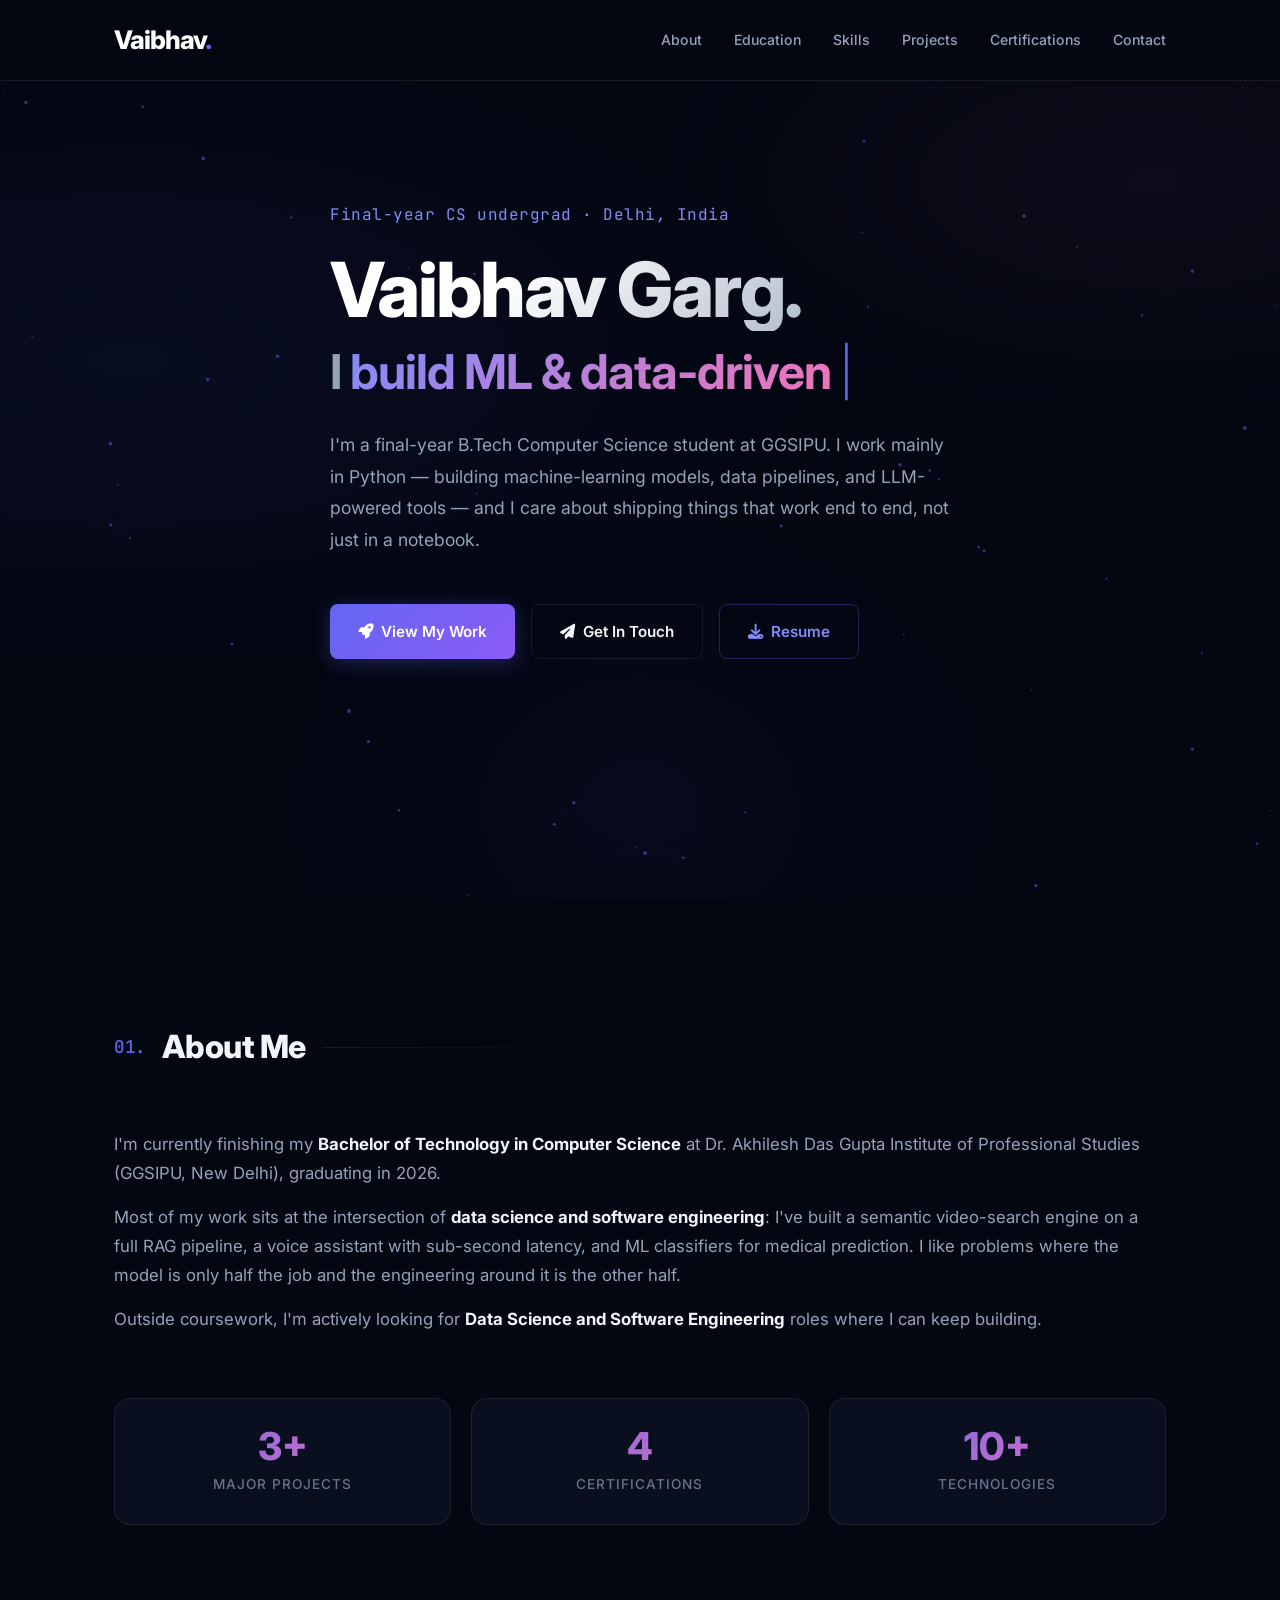
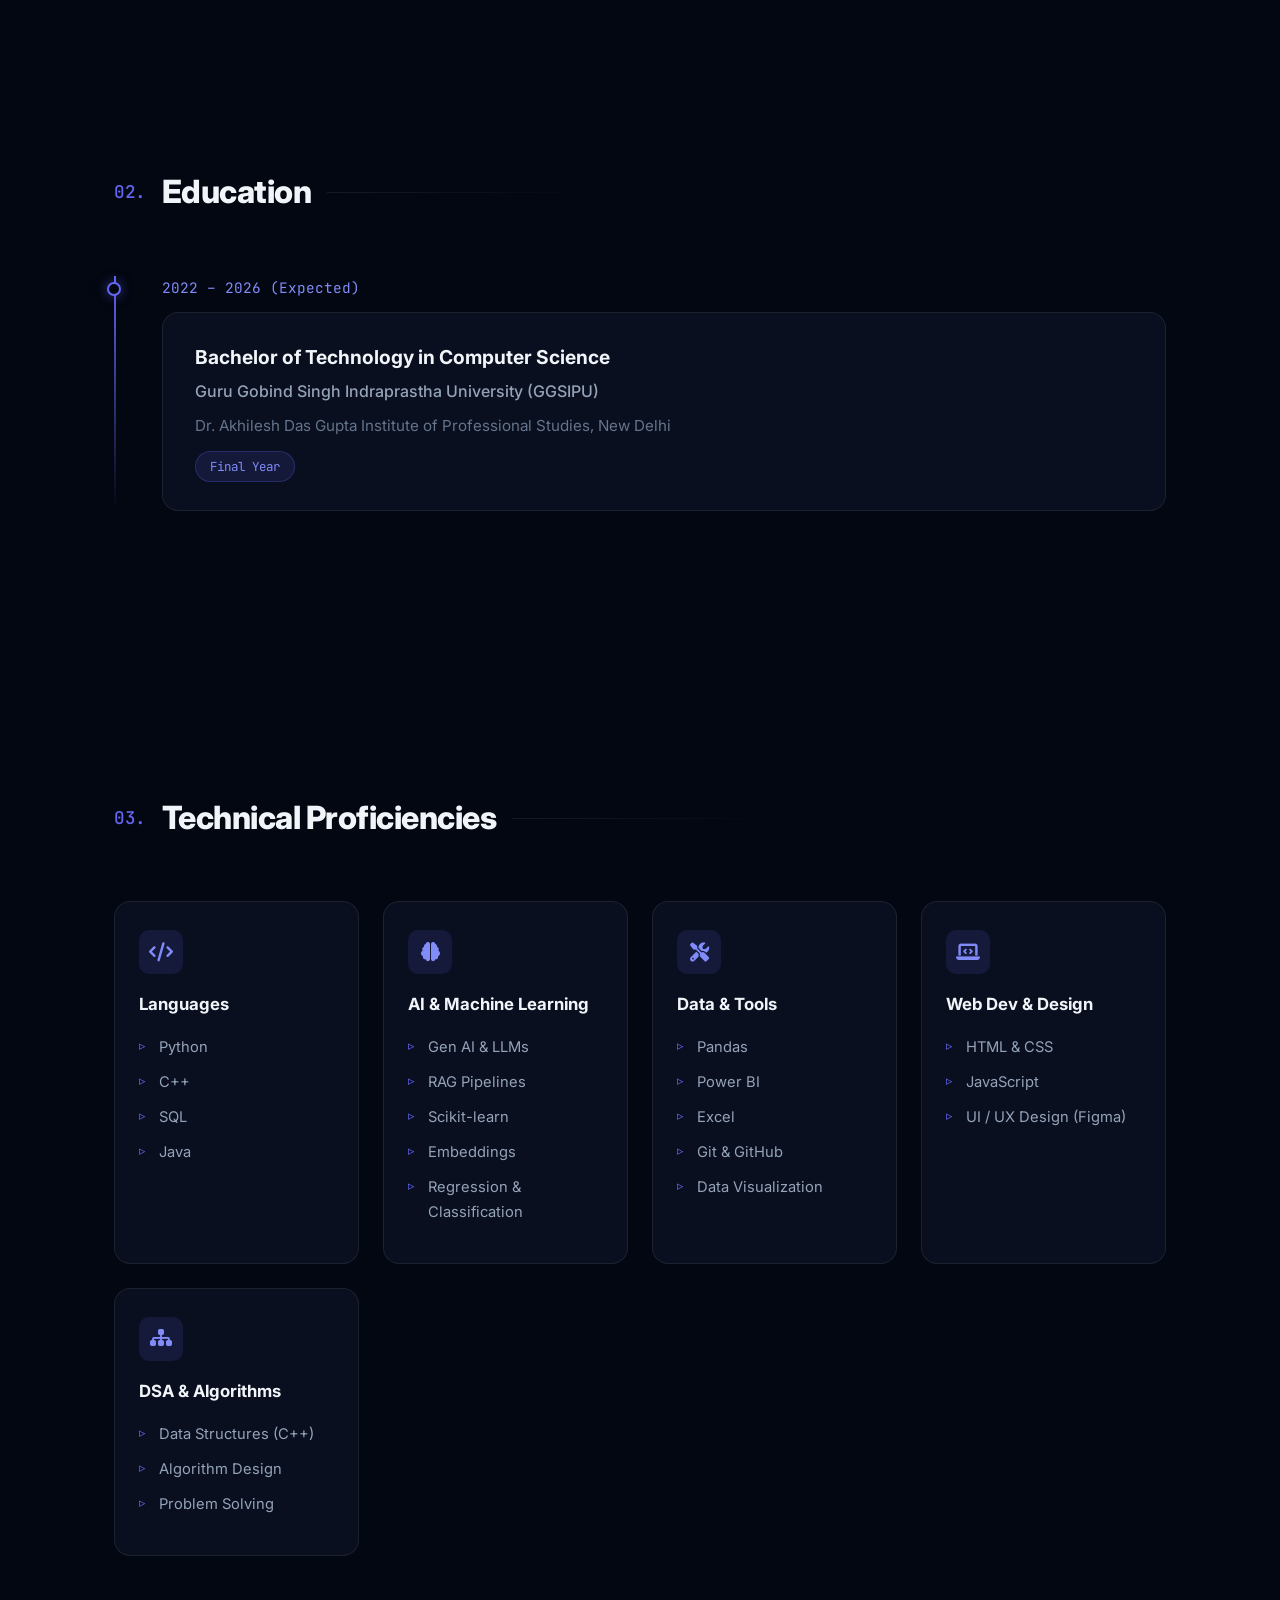
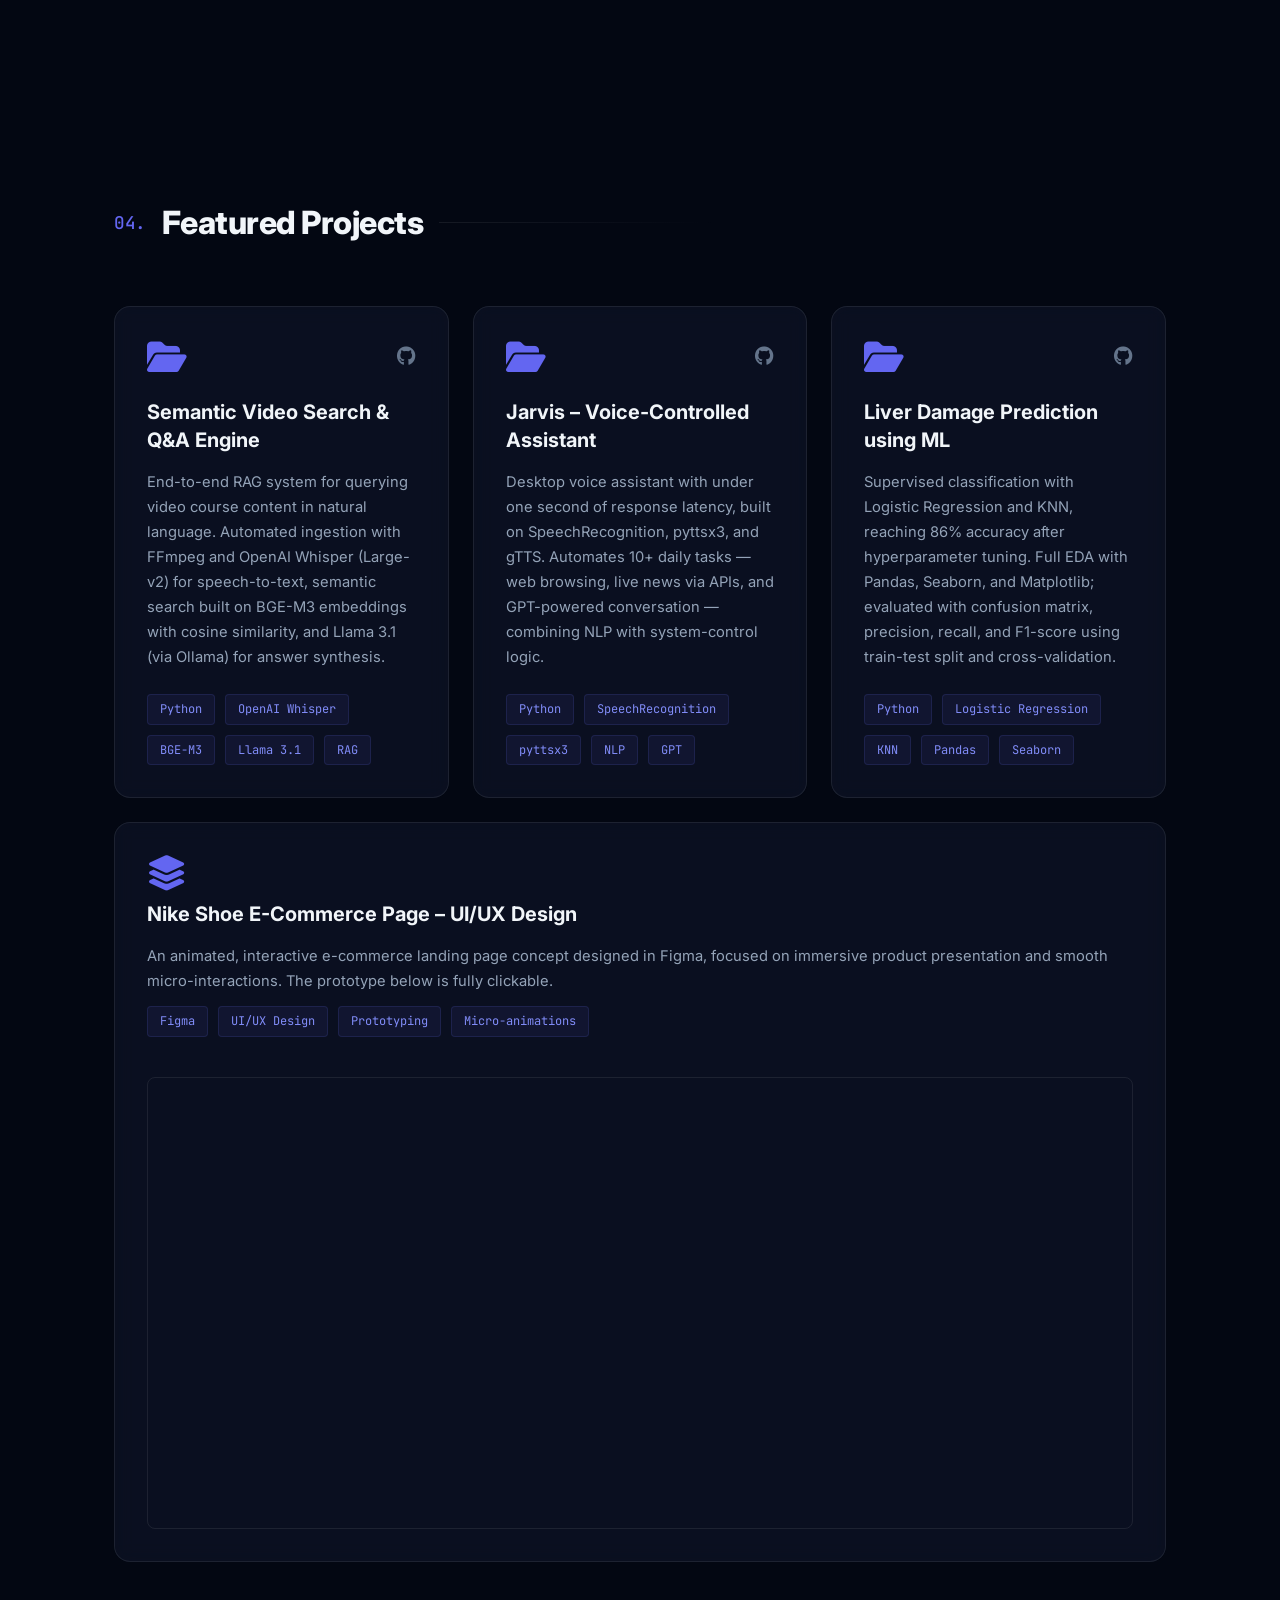
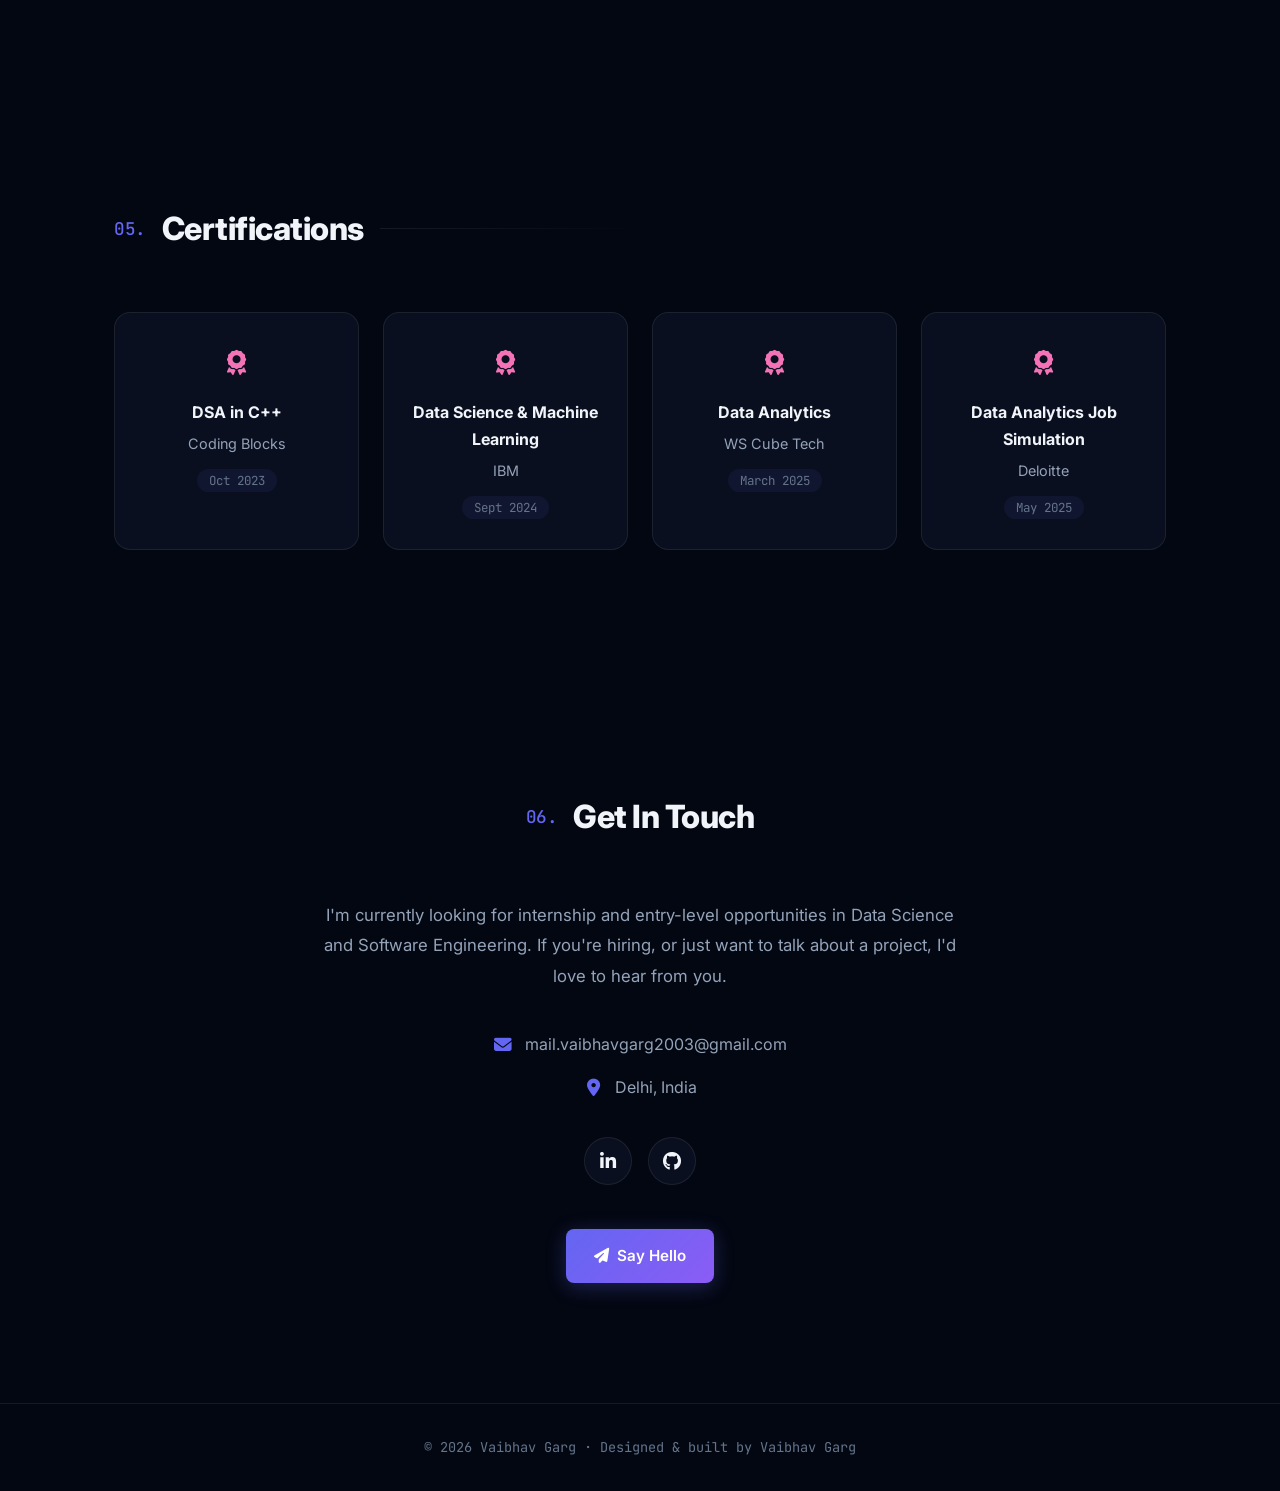
==== commit 09c500be: "Remove unverified open-source/GSoC claims and public phone number Co-Authored-By: Claude Fable 5 <no" ====
--- a/index.html
+++ b/index.html
@@ -91,10 +91,7 @@
                     <div class="about-text">
                         <p>I'm currently finishing my <strong>Bachelor of Technology in Computer Science</strong> at Dr. Akhilesh Das Gupta Institute of Professional Studies (GGSIPU, New Delhi), graduating in 2026.</p>
                         <p>Most of my work sits at the intersection of <strong>data science and software engineering</strong>: I've built a semantic video-search engine on a full RAG pipeline, a voice assistant with sub-second latency, and ML classifiers for medical prediction. I like problems where the model is only half the job and the engineering around it is the other half.</p>
-                        <!-- TODO: "GSoC candidate" reads as unverified to recruiters. If you have a concrete
-                             open-source contribution (merged PR, org you work with, or a GSoC result), name it
-                             specifically here with a link — that is far stronger. -->
-                        <p>Outside coursework, I contribute to <strong>open-source projects</strong> and I'm actively looking for <strong>Data Science and Software Engineering</strong> roles where I can keep building.</p>
+                        <p>Outside coursework, I'm actively looking for <strong>Data Science and Software Engineering</strong> roles where I can keep building.</p>
                     </div>
                     <div class="about-highlights">
                         <div class="highlight-card reveal delay-1">
@@ -342,14 +339,11 @@
         <section id="contact" class="contact section">
             <div class="container reveal">
                 <h2 class="section-title"><span class="section-number">06.</span> Get In Touch</h2>
-                <p class="contact-text">I'm currently looking for internship and entry-level opportunities in Data Science and Software Engineering. If you're hiring, or want to talk about a project or open source, I'd love to hear from you.</p>
+                <p class="contact-text">I'm currently looking for internship and entry-level opportunities in Data Science and Software Engineering. If you're hiring, or just want to talk about a project, I'd love to hear from you.</p>
 
                 <div class="contact-info">
                     <a href="mailto:mail.vaibhavgarg2003@gmail.com" class="contact-link">
                         <i class="fas fa-envelope"></i> mail.vaibhavgarg2003@gmail.com
-                    </a>
-                    <a href="tel:+919818442318" class="contact-link">
-                        <i class="fas fa-phone"></i> +91 9818442318
                     </a>
                     <span class="contact-location">
                         <i class="fas fa-map-marker-alt"></i> Delhi, India
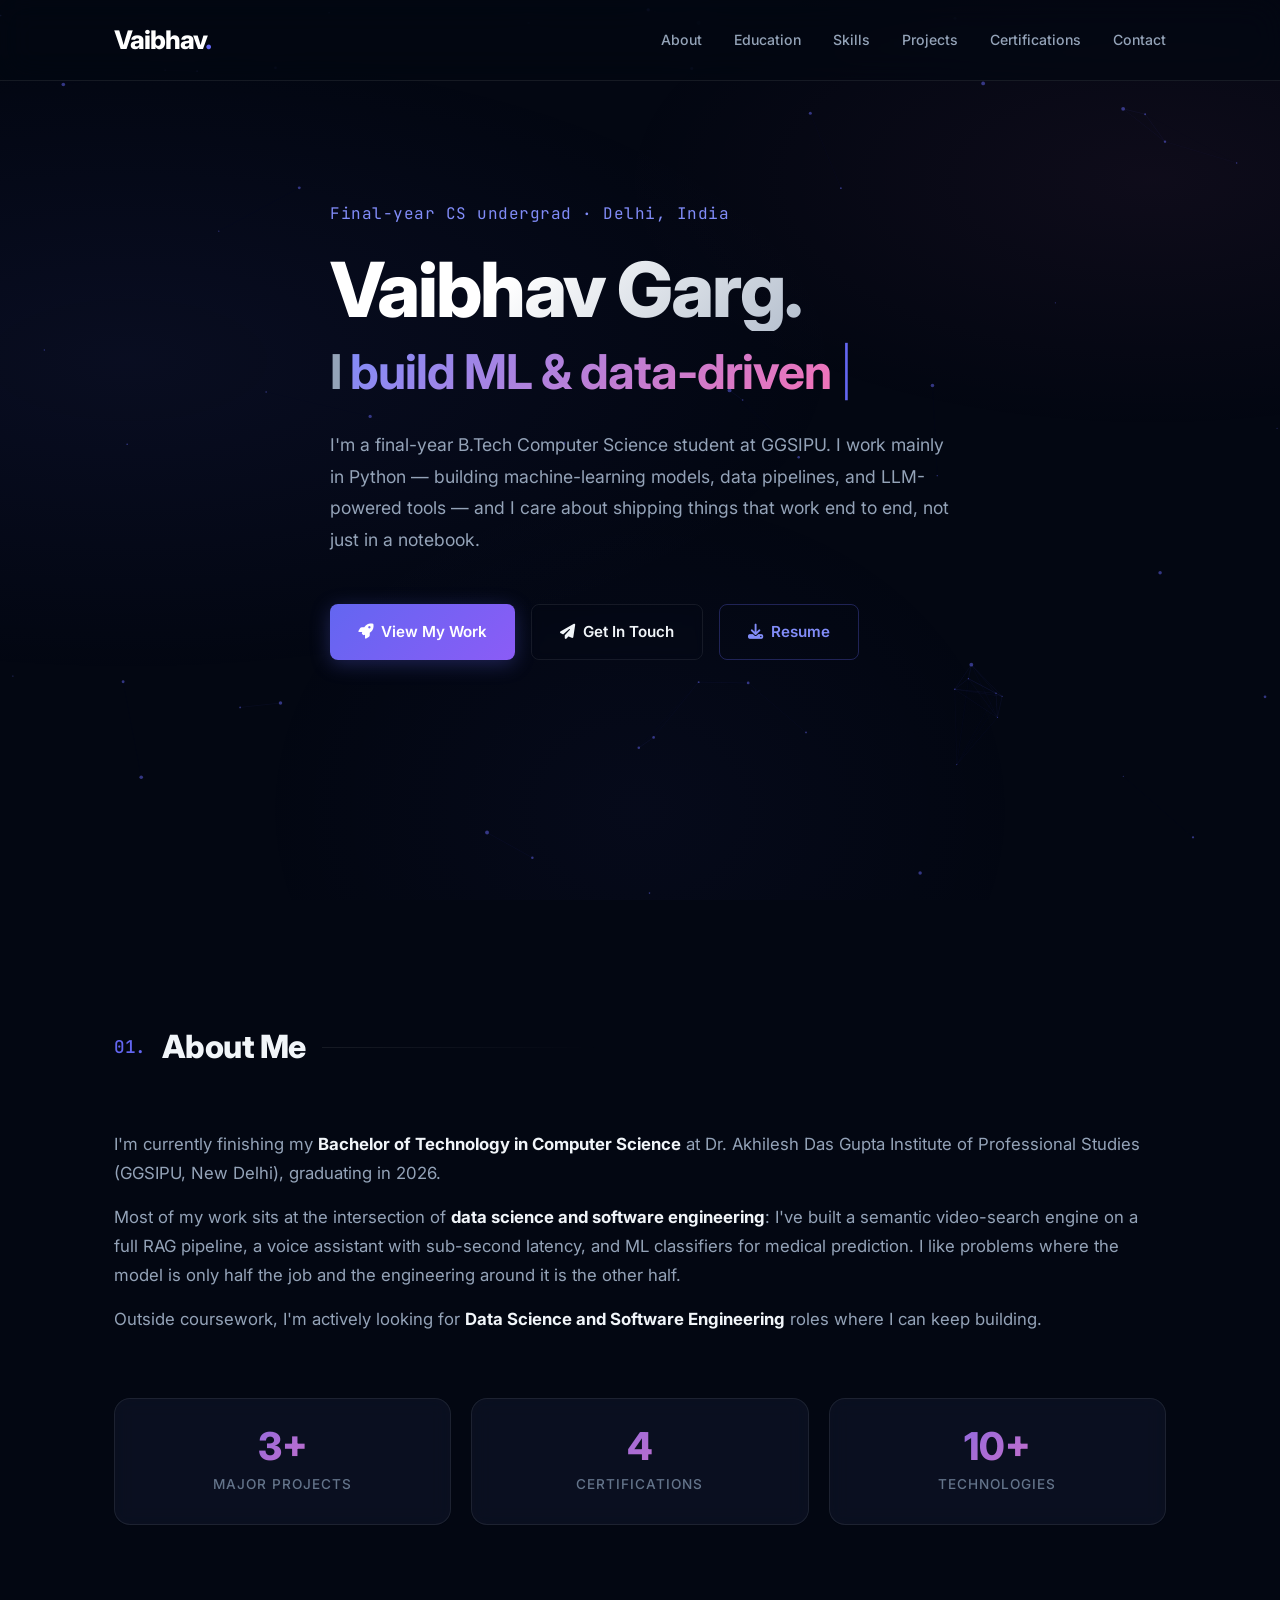
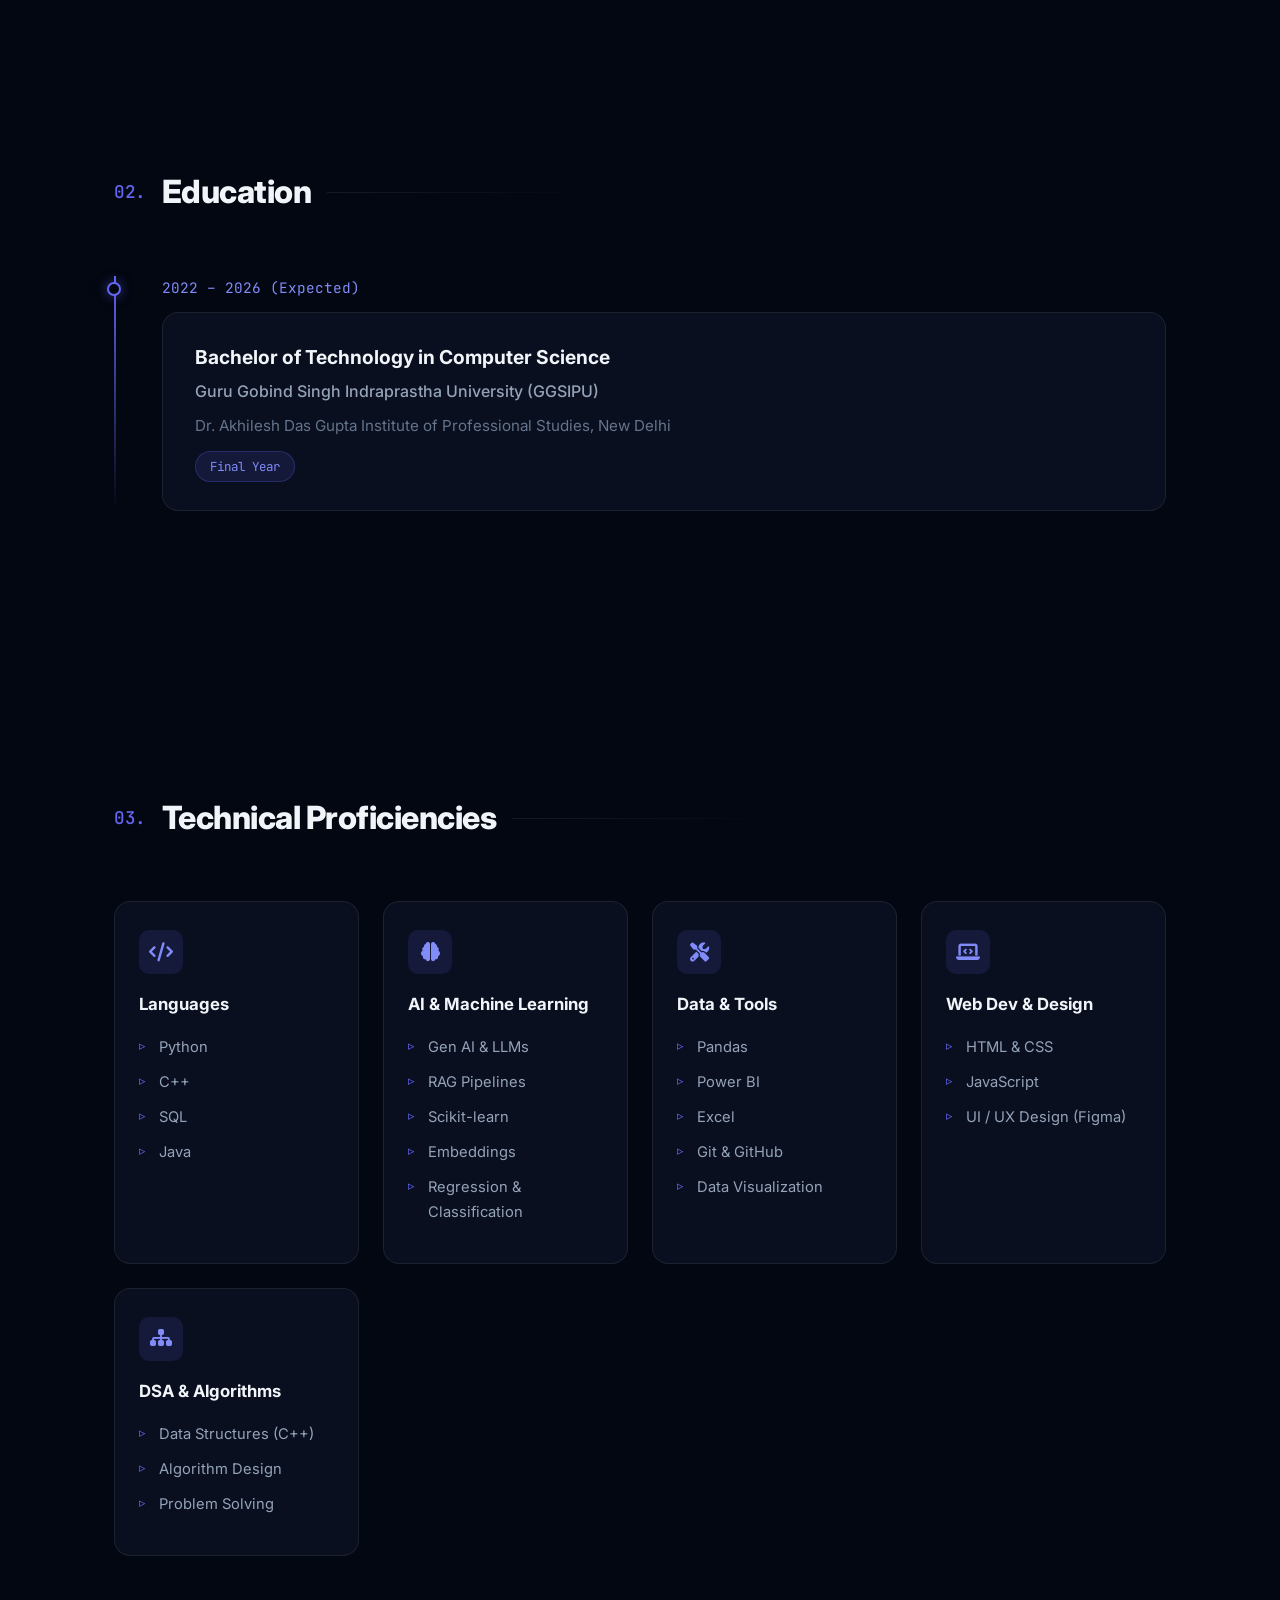
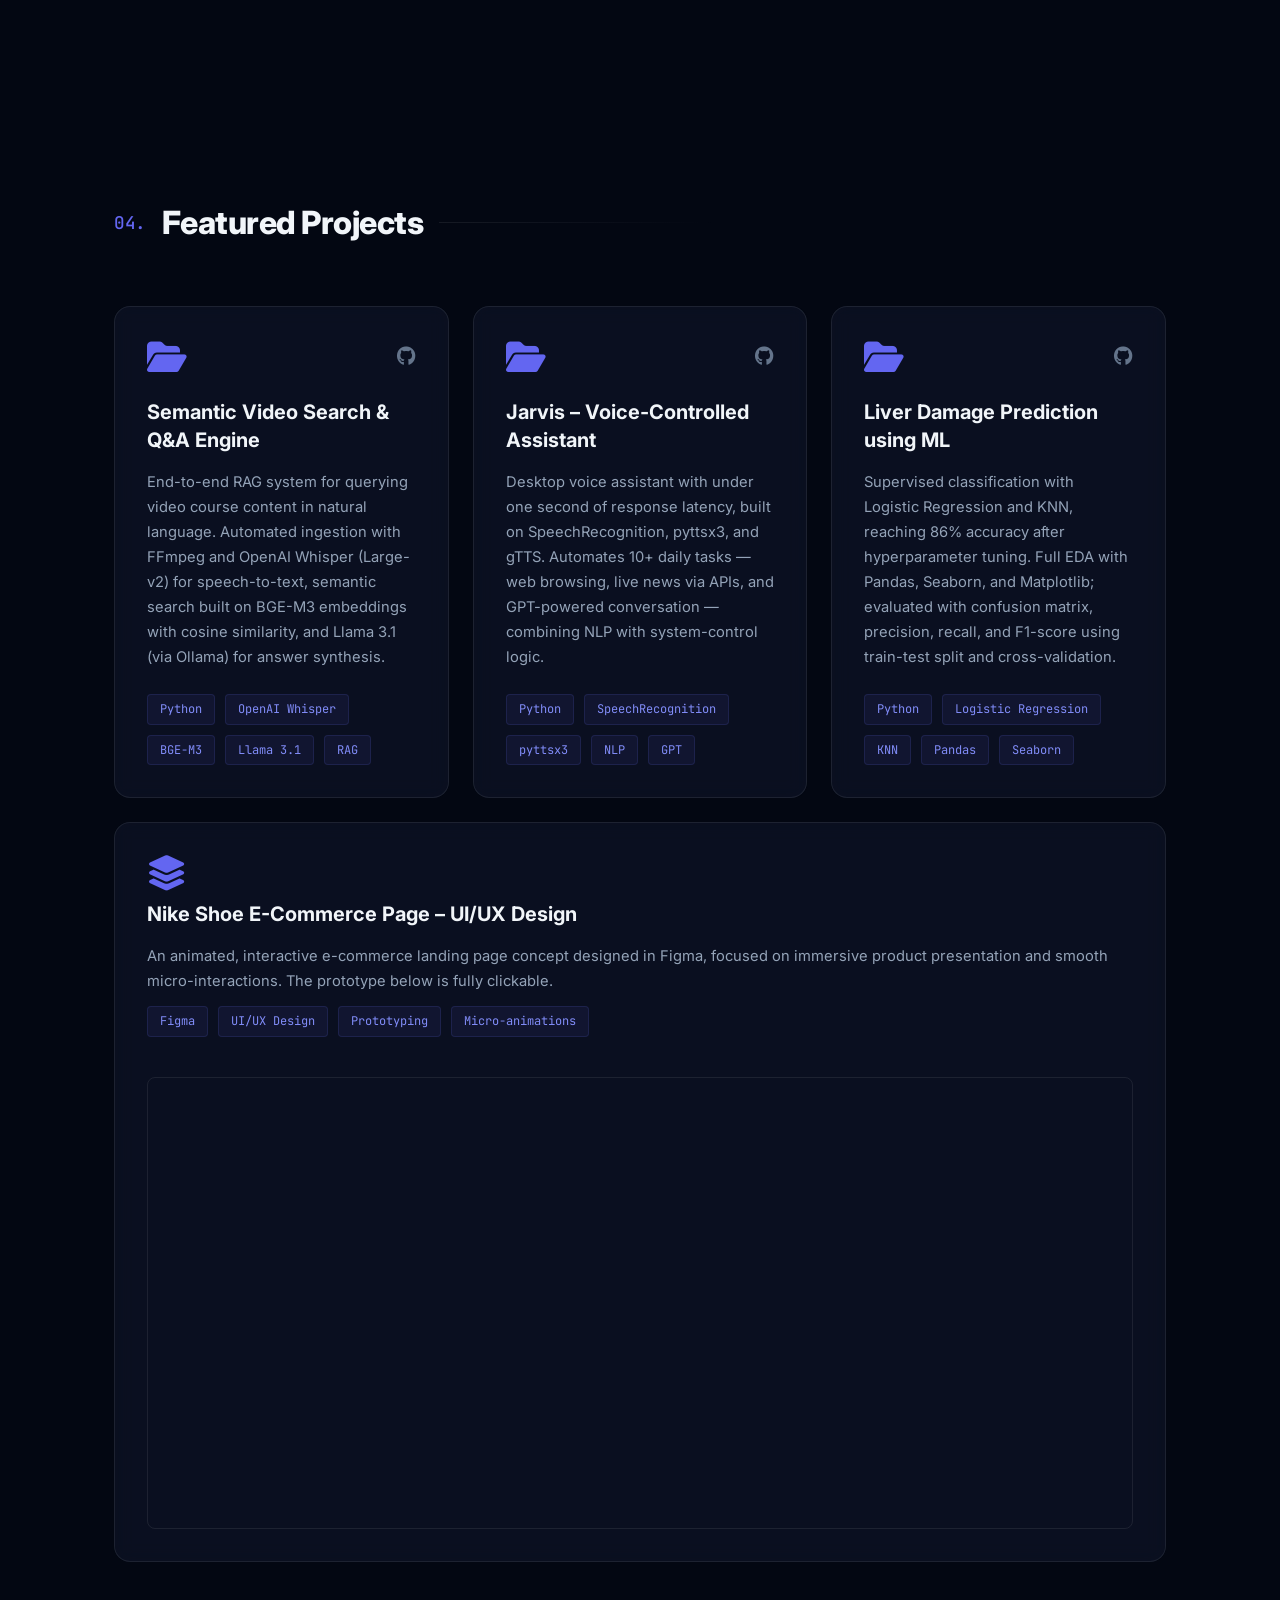
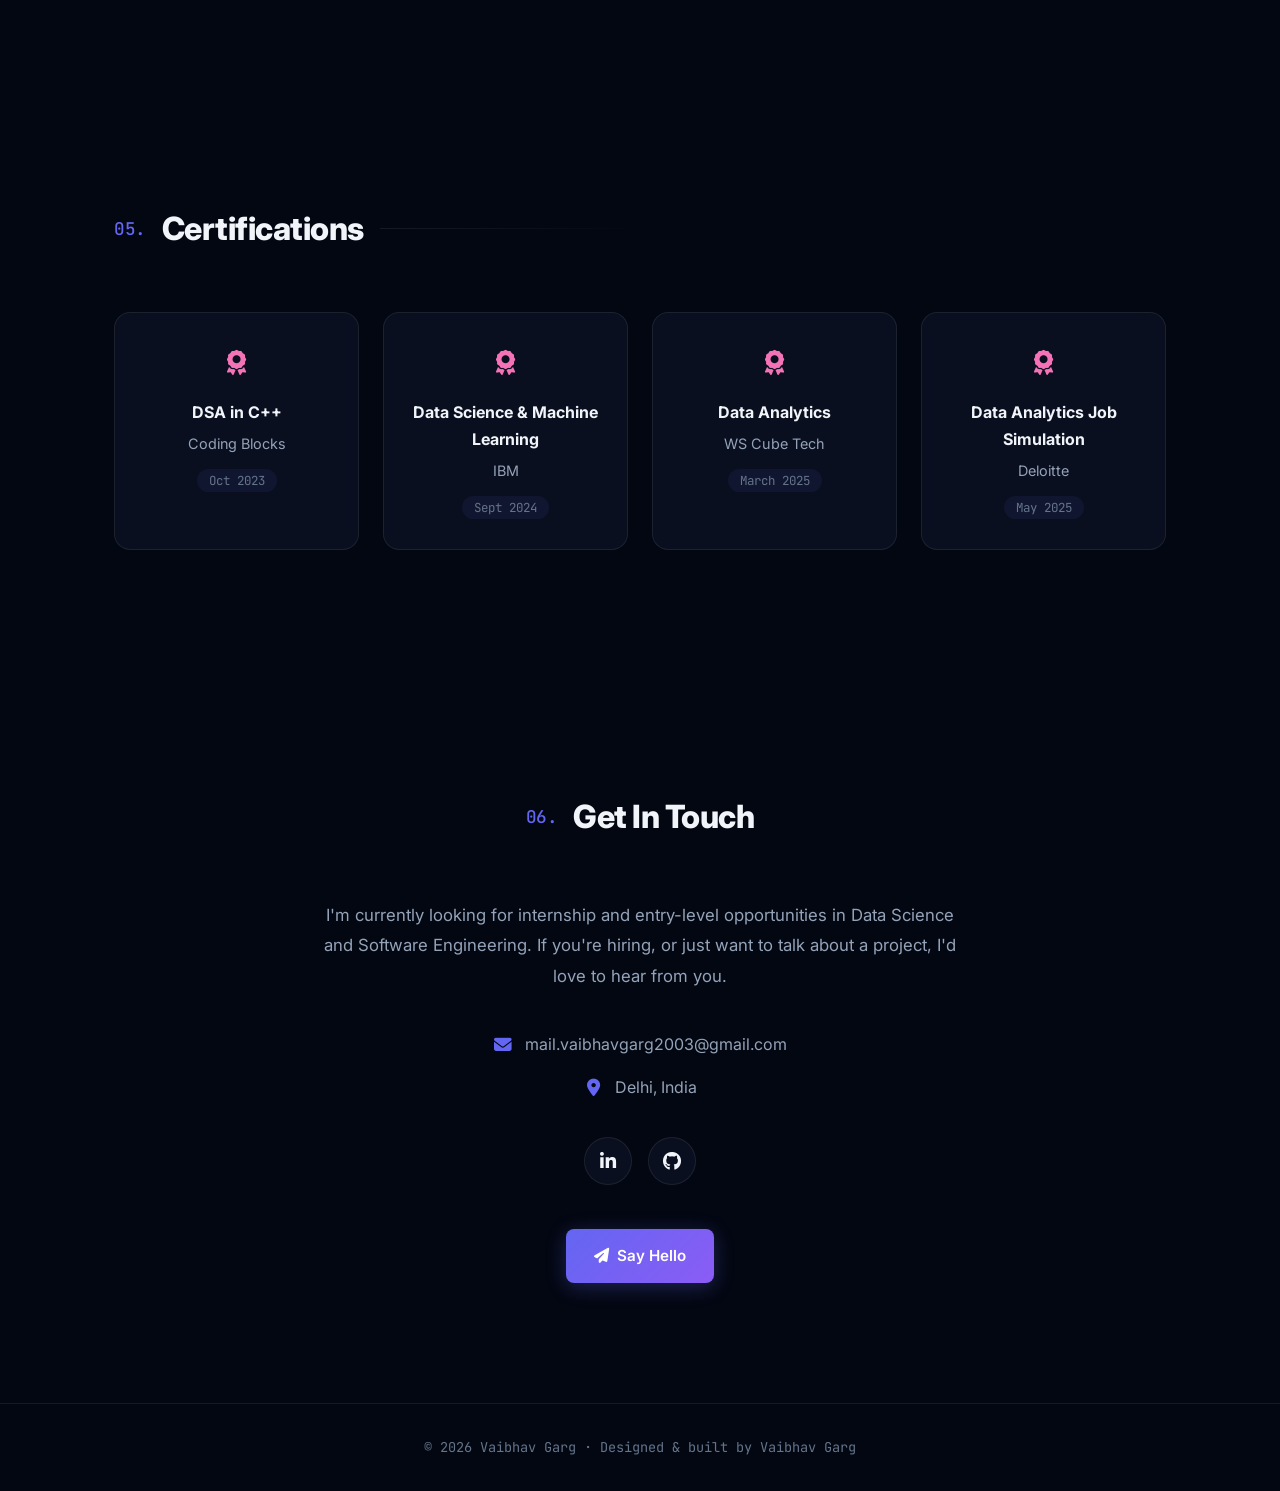
==== commit 7a12dec8: "Fix broken /Portfolio/ link, mobile layout bugs, update resume - Redirect old /Portfolio/ and /portf" ====
--- a/index.html
+++ b/index.html
@@ -50,7 +50,7 @@
                     <li><a href="#contact" class="nav-link">Contact</a></li>
                 </ul>
             </nav>
-            <button class="hamburger" id="hamburger" aria-label="Toggle navigation">
+            <button class="hamburger" id="hamburger" aria-label="Toggle navigation" aria-expanded="false" aria-controls="nav-links">
                 <span></span>
                 <span></span>
                 <span></span>
@@ -210,8 +210,7 @@
                         <div class="project-top">
                             <i class="fas fa-folder-open project-folder"></i>
                             <div class="project-links">
-                                <!-- TODO: replace with this project's actual repo URL -->
-                                <a href="https://github.com/VaibhavGarg2003" target="_blank" rel="noopener noreferrer" aria-label="View source on GitHub"><i class="fab fa-github"></i></a>
+                                <a href="https://github.com/VaibhavGarg2003/Semantic-Video-Search-Q-A-Engine-RAG-Pipeline" target="_blank" rel="noopener noreferrer" aria-label="View source on GitHub"><i class="fab fa-github"></i></a>
                             </div>
                         </div>
                         <h3 class="project-title">Semantic Video Search & Q&A Engine</h3>
--- a/css/style.css
+++ b/css/style.css
@@ -384,7 +384,7 @@
 /* ========== ABOUT ========== */
 .about-content {
   display: grid;
-  grid-template-columns: 1fr;
+  grid-template-columns: minmax(0, 1fr);
   gap: 48px;
 }
 
@@ -400,7 +400,9 @@
 
 .about-highlights {
   display: grid;
-  grid-template-columns: repeat(3, 1fr);
+  /* minmax(0, …) lets columns shrink below their longest word, so the
+     row never pushes the page wider than a phone screen */
+  grid-template-columns: repeat(3, minmax(0, 1fr));
   gap: 20px;
 }
 
@@ -927,7 +929,6 @@
     grid-template-columns: repeat(auto-fit, minmax(180px, 1fr));
   }
   .about-highlights {
-    grid-template-columns: repeat(3, 1fr);
     gap: 16px;
   }
 }
@@ -960,12 +961,16 @@
     justify-content: center;
     align-items: center;
     gap: 28px;
-    transition: right 0.4s cubic-bezier(0.25, 0.8, 0.25, 1);
+    /* hidden while closed so keyboard users can't tab into off-screen links */
+    visibility: hidden;
+    transition: right 0.4s cubic-bezier(0.25, 0.8, 0.25, 1), visibility 0s linear 0.4s;
     border-left: 1px solid var(--glass-border);
   }
 
   .nav-links.open {
     right: 0;
+    visibility: visible;
+    transition: right 0.4s cubic-bezier(0.25, 0.8, 0.25, 1);
   }
 
   .nav-links a {
@@ -978,7 +983,6 @@
   }
 
   .about-highlights {
-    grid-template-columns: repeat(3, 1fr);
     gap: 12px;
   }
 
@@ -1012,8 +1016,23 @@
 }
 
 @media (max-width: 480px) {
+  /* Small phones: stack the stat cards as rows (number + label side by
+     side) — "CERTIFICATIONS" is too long for a 3-column row */
   .about-highlights {
-    grid-template-columns: repeat(3, 1fr);
+    grid-template-columns: minmax(0, 1fr);
+  }
+
+  .highlight-card {
+    display: flex;
+    align-items: center;
+    gap: 16px;
+    text-align: left;
+    padding: 16px 20px;
+  }
+
+  .highlight-number {
+    margin-bottom: 0;
+    min-width: 64px;
   }
 
   .cert-grid {
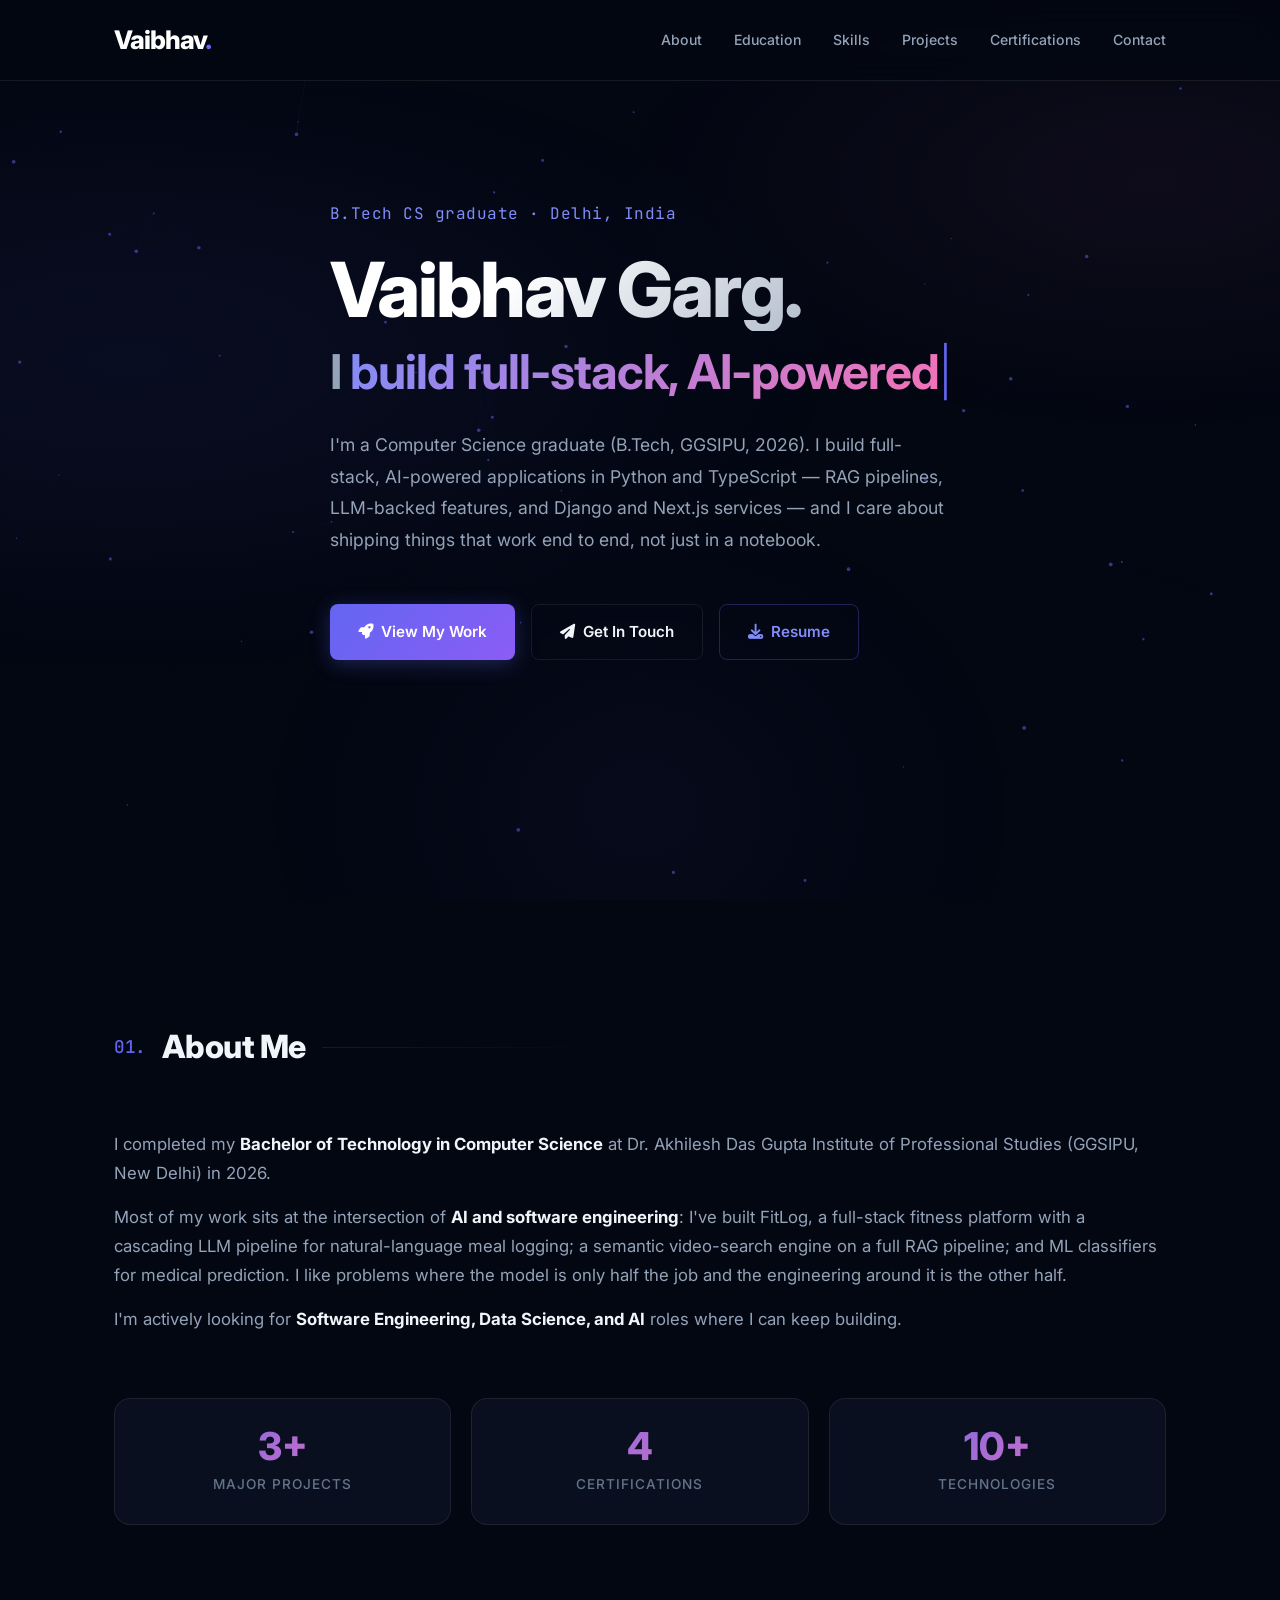
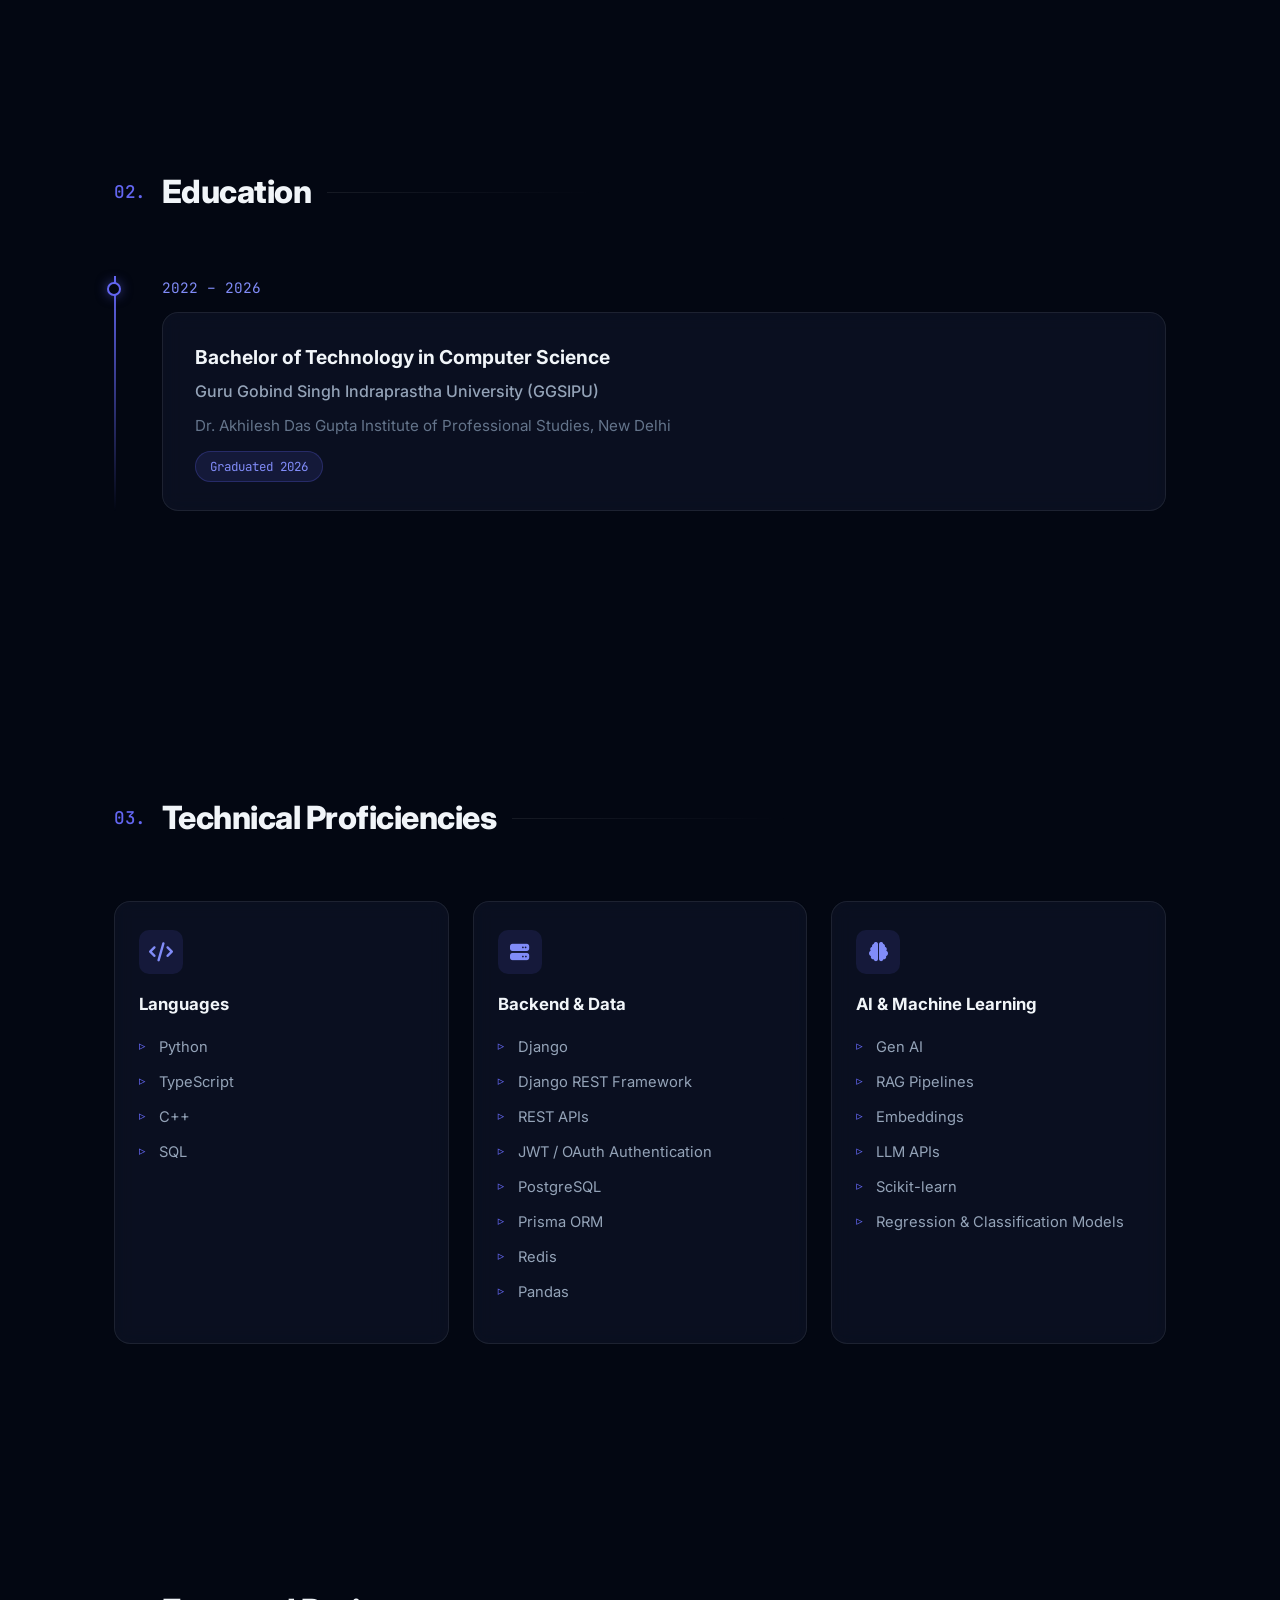
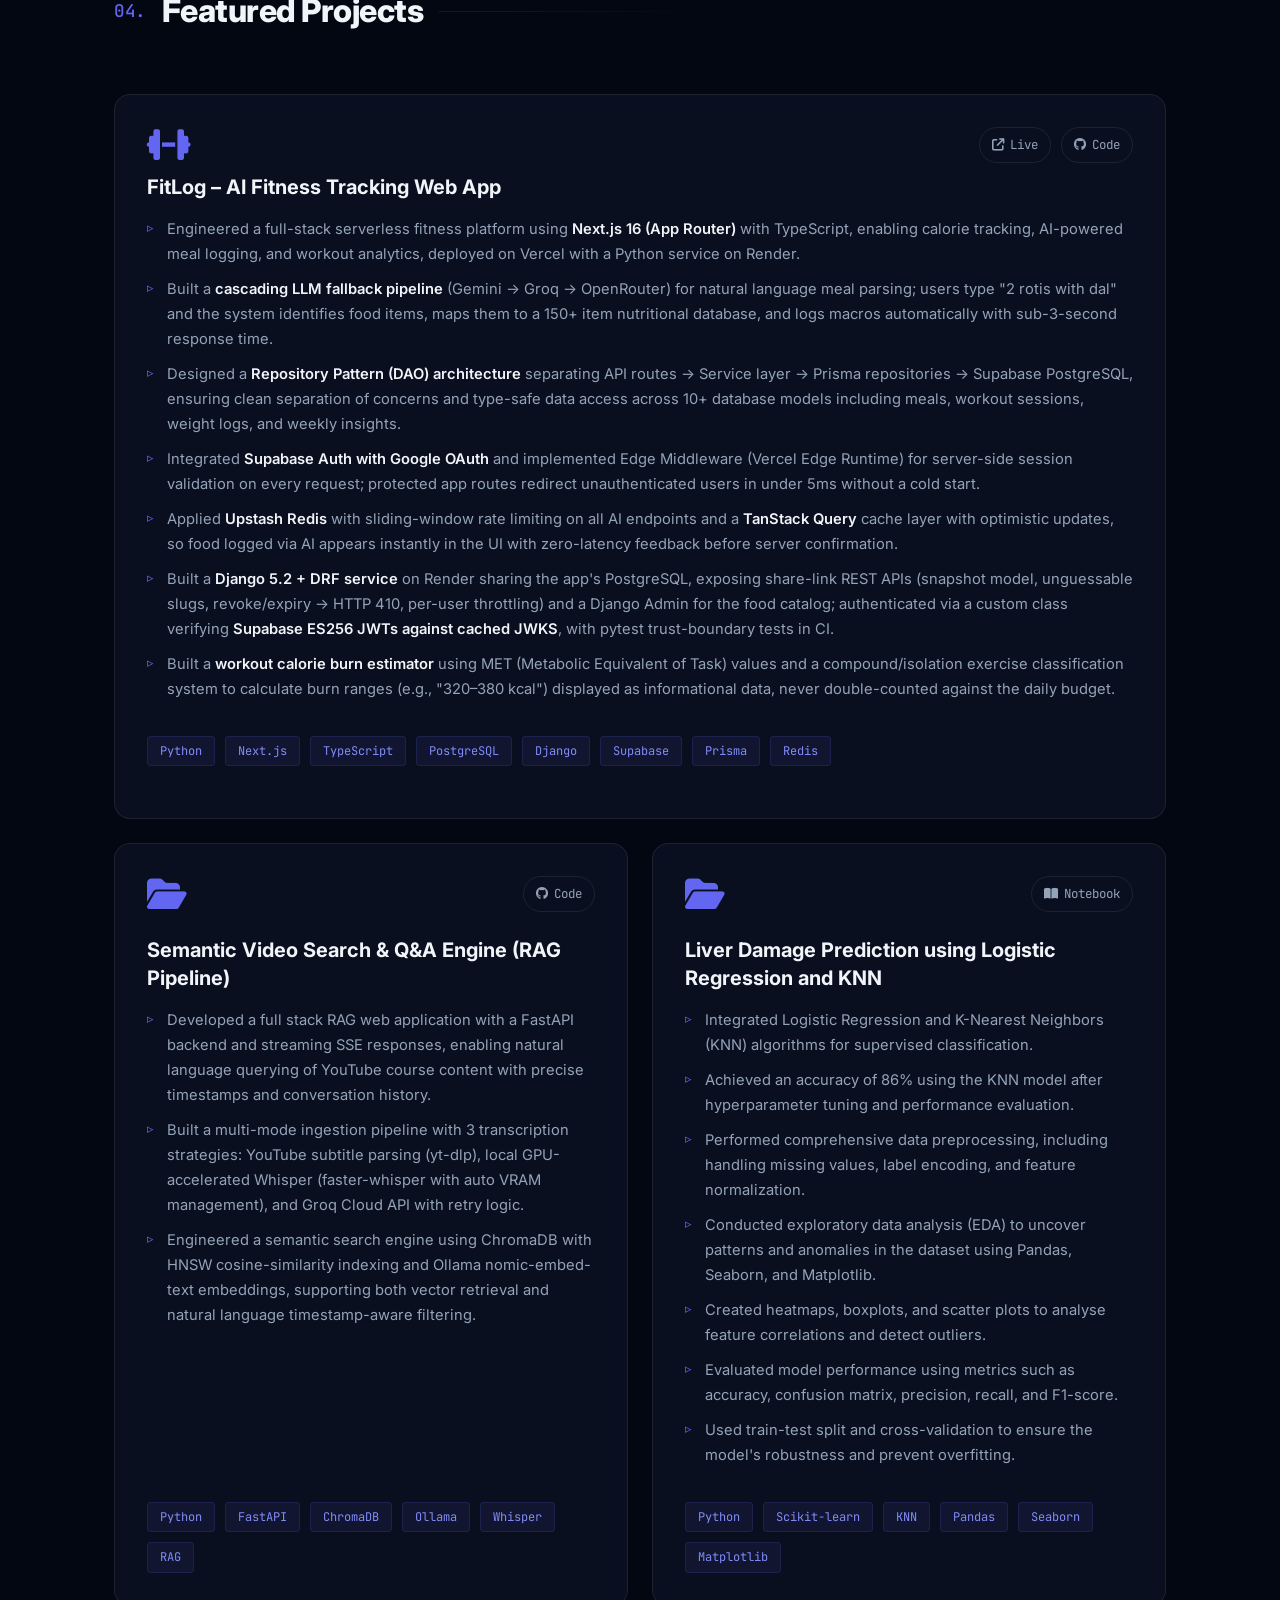
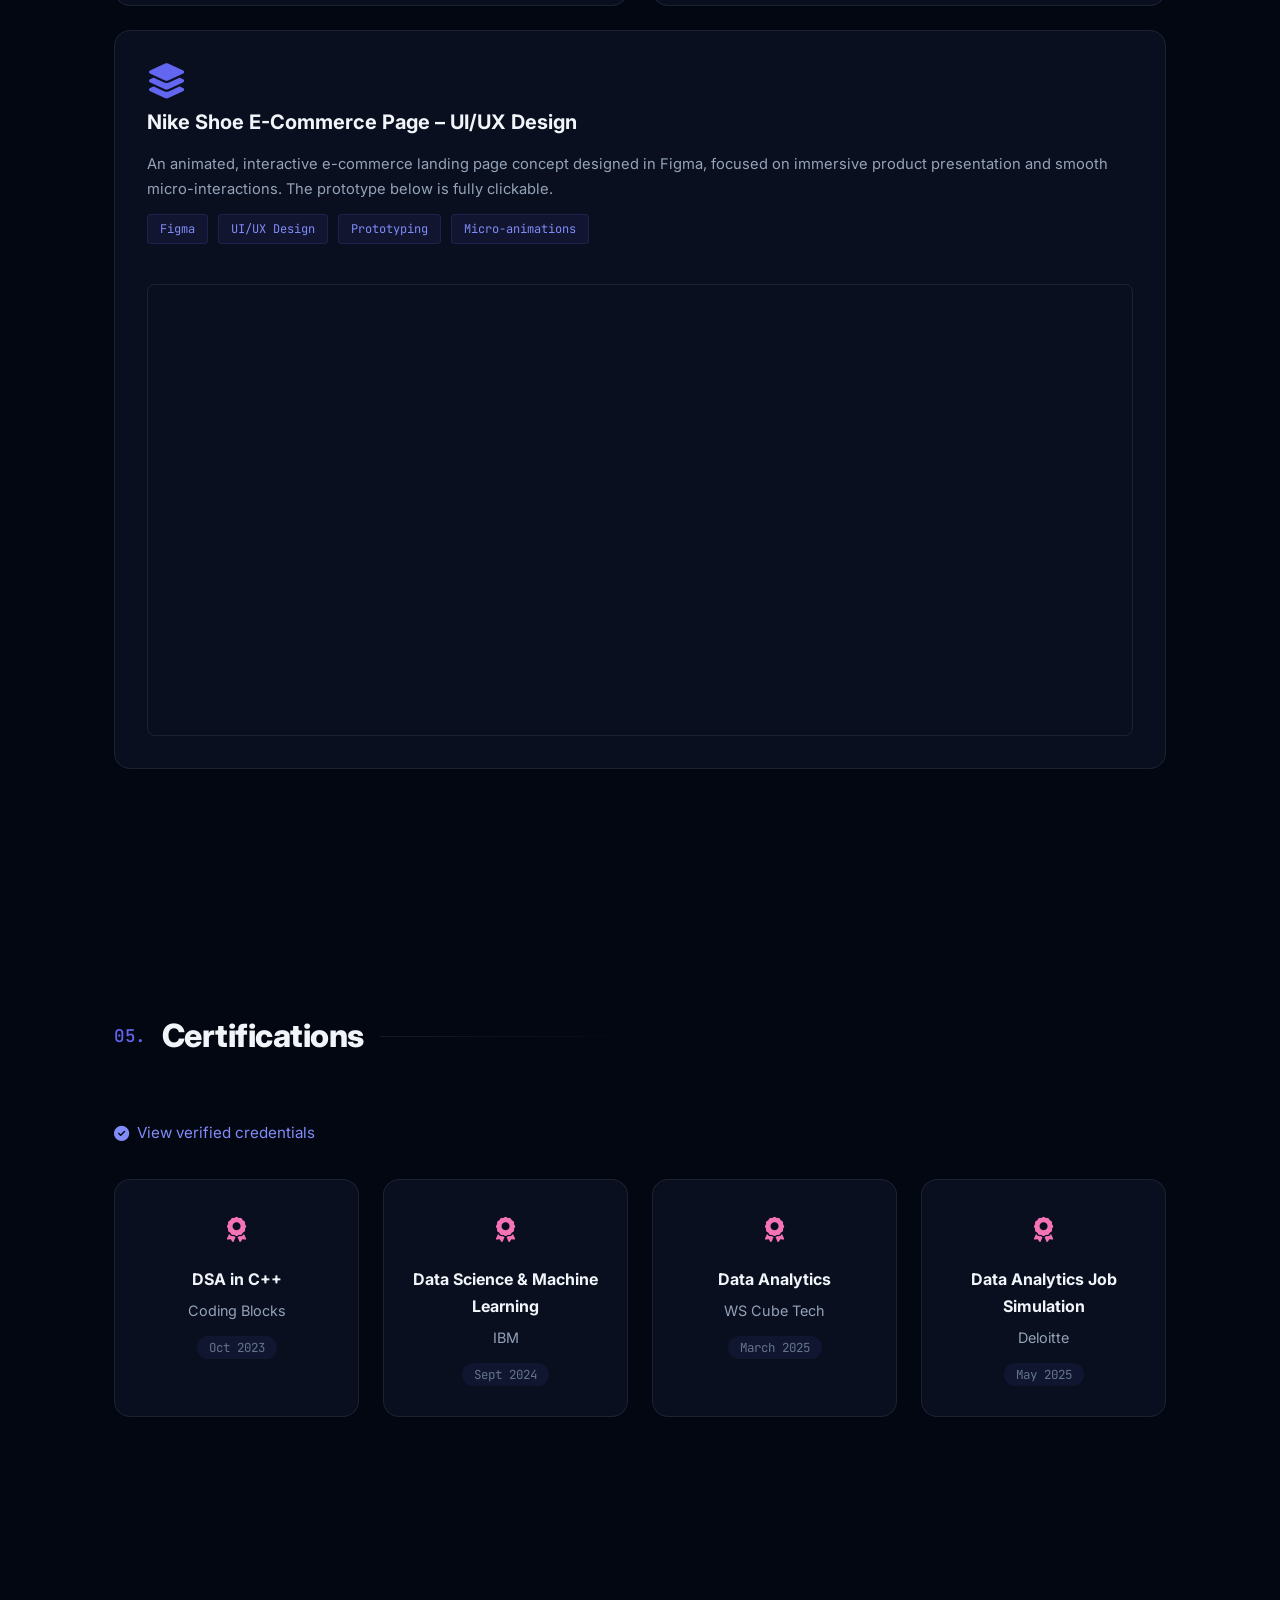
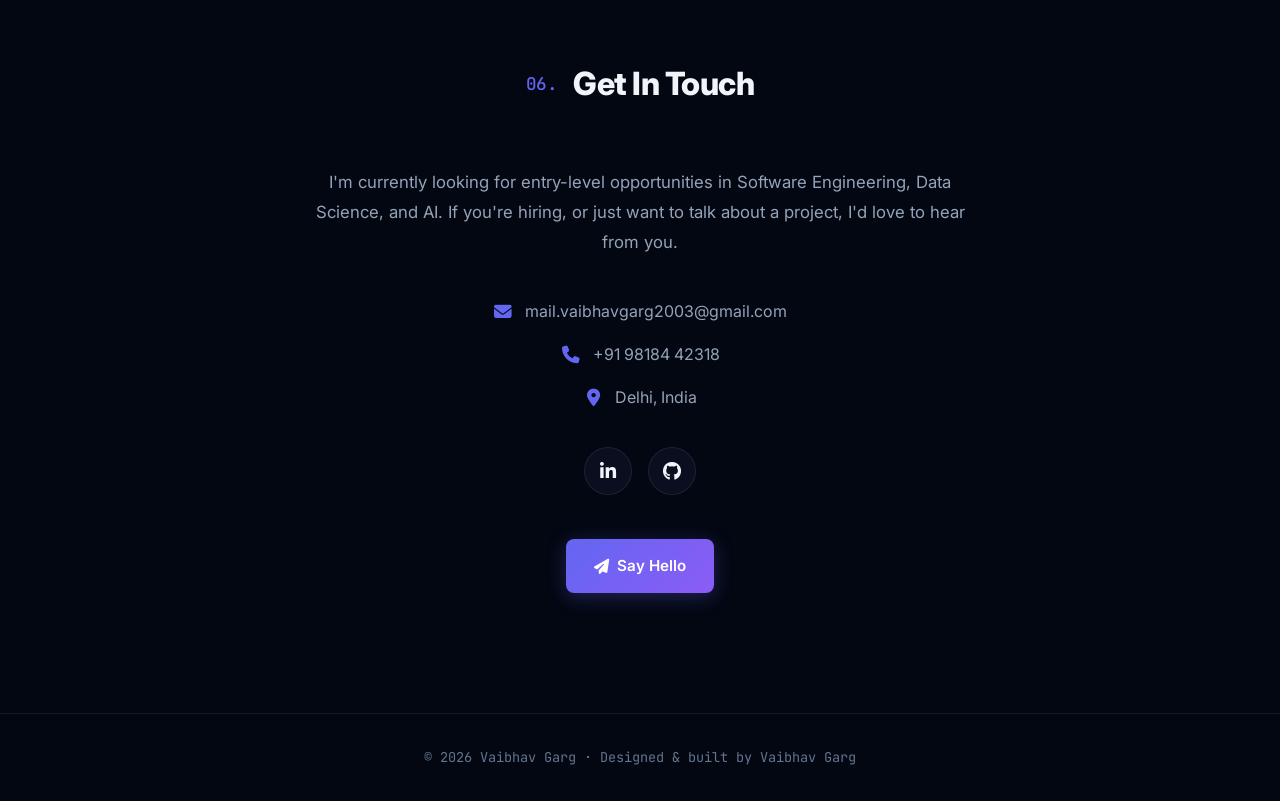
==== commit 7815573e: "Update content to match Nov 2026 resume - Projects: add FitLog (featured, with live app + code links" ====
--- a/index.html
+++ b/index.html
@@ -3,12 +3,13 @@
 <head>
     <meta charset="UTF-8">
     <meta name="viewport" content="width=device-width, initial-scale=1.0">
-    <meta name="description" content="Vaibhav Garg — Final-year B.Tech Computer Science student specializing in Python, Data Science, and Machine Learning. Projects, skills, and contact.">
+    <meta name="description" content="Vaibhav Garg — B.Tech Computer Science graduate (2026) building full-stack, AI-powered applications with Python, TypeScript, Django, Next.js, RAG pipelines, and machine learning. Projects, skills, and contact.">
     <meta name="author" content="Vaibhav Garg">
 
     <!-- Social sharing preview (shows when you paste the link on LinkedIn / WhatsApp) -->
     <meta property="og:title" content="Vaibhav Garg | Software Developer & Data Scientist">
-    <meta property="og:description" content="Final-year CS student building ML, data, and LLM-powered applications. Open to Data Science and Software Engineering roles.">
+    <meta property="og:description" content="CS graduate building full-stack, LLM-powered, and ML applications. Open to Software Engineering, Data Science, and AI roles.">
+    <meta property="og:url" content="https://vaibhavgarg2003.github.io/">
     <meta property="og:type" content="website">
     <meta name="twitter:card" content="summary">
 
@@ -66,11 +67,11 @@
         <section id="hero" class="hero section">
             <div class="container">
                 <div class="hero-content reveal">
-                    <span class="greeting">Final-year CS undergrad · Delhi, India</span>
+                    <span class="greeting">B.Tech CS graduate · Delhi, India</span>
                     <h1 class="name">Vaibhav Garg.</h1>
                     <h2 class="role">I <span id="typed-text"></span><span class="cursor">|</span></h2>
                     <p class="summary delay-1">
-                        I'm a final-year B.Tech Computer Science student at GGSIPU. I work mainly in Python — building machine-learning models, data pipelines, and LLM-powered tools — and I care about shipping things that work end to end, not just in a notebook.
+                        I'm a Computer Science graduate (B.Tech, GGSIPU, 2026). I build full-stack, AI-powered applications in Python and TypeScript — RAG pipelines, LLM-backed features, and Django and Next.js services — and I care about shipping things that work end to end, not just in a notebook.
                     </p>
                     <div class="hero-cta reveal delay-2">
                         <a href="#projects" class="btn btn-primary"><i class="fas fa-rocket"></i> View My Work</a>
@@ -89,9 +90,9 @@
                 <h2 class="section-title"><span class="section-number">01.</span> About Me</h2>
                 <div class="about-content">
                     <div class="about-text">
-                        <p>I'm currently finishing my <strong>Bachelor of Technology in Computer Science</strong> at Dr. Akhilesh Das Gupta Institute of Professional Studies (GGSIPU, New Delhi), graduating in 2026.</p>
-                        <p>Most of my work sits at the intersection of <strong>data science and software engineering</strong>: I've built a semantic video-search engine on a full RAG pipeline, a voice assistant with sub-second latency, and ML classifiers for medical prediction. I like problems where the model is only half the job and the engineering around it is the other half.</p>
-                        <p>Outside coursework, I'm actively looking for <strong>Data Science and Software Engineering</strong> roles where I can keep building.</p>
+                        <p>I completed my <strong>Bachelor of Technology in Computer Science</strong> at Dr. Akhilesh Das Gupta Institute of Professional Studies (GGSIPU, New Delhi) in 2026.</p>
+                        <p>Most of my work sits at the intersection of <strong>AI and software engineering</strong>: I've built FitLog, a full-stack fitness platform with a cascading LLM pipeline for natural-language meal logging; a semantic video-search engine on a full RAG pipeline; and ML classifiers for medical prediction. I like problems where the model is only half the job and the engineering around it is the other half.</p>
+                        <p>I'm actively looking for <strong>Software Engineering, Data Science, and AI</strong> roles where I can keep building.</p>
                     </div>
                     <div class="about-highlights">
                         <div class="highlight-card reveal delay-1">
@@ -121,12 +122,12 @@
                 <div class="timeline">
                     <div class="timeline-item reveal delay-1">
                         <div class="timeline-dot"></div>
-                        <div class="timeline-date">2022 – 2026 (Expected)</div>
+                        <div class="timeline-date">2022 – 2026</div>
                         <div class="timeline-content">
                             <h3>Bachelor of Technology in Computer Science</h3>
                             <h4>Guru Gobind Singh Indraprastha University (GGSIPU)</h4>
                             <p>Dr. Akhilesh Das Gupta Institute of Professional Studies, New Delhi</p>
-                            <span class="badge">Final Year</span>
+                            <span class="badge">Graduated 2026</span>
                         </div>
                     </div>
                 </div>
@@ -146,49 +147,35 @@
                         <h3>Languages</h3>
                         <ul class="skill-list">
                             <li>Python</li>
+                            <li>TypeScript</li>
                             <li>C++</li>
                             <li>SQL</li>
-                            <li>Java</li>
                         </ul>
                     </div>
                     <div class="skill-category reveal delay-2">
+                        <div class="skill-icon-wrapper"><i class="fas fa-server"></i></div>
+                        <h3>Backend & Data</h3>
+                        <ul class="skill-list">
+                            <li>Django</li>
+                            <li>Django REST Framework</li>
+                            <li>REST APIs</li>
+                            <li>JWT / OAuth Authentication</li>
+                            <li>PostgreSQL</li>
+                            <li>Prisma ORM</li>
+                            <li>Redis</li>
+                            <li>Pandas</li>
+                        </ul>
+                    </div>
+                    <div class="skill-category reveal delay-3">
                         <div class="skill-icon-wrapper"><i class="fas fa-brain"></i></div>
                         <h3>AI & Machine Learning</h3>
                         <ul class="skill-list">
-                            <li>Gen AI & LLMs</li>
+                            <li>Gen AI</li>
                             <li>RAG Pipelines</li>
+                            <li>Embeddings</li>
+                            <li>LLM APIs</li>
                             <li>Scikit-learn</li>
-                            <li>Embeddings</li>
-                            <li>Regression & Classification</li>
-                        </ul>
-                    </div>
-                    <div class="skill-category reveal delay-3">
-                        <div class="skill-icon-wrapper"><i class="fas fa-tools"></i></div>
-                        <h3>Data & Tools</h3>
-                        <ul class="skill-list">
-                            <li>Pandas</li>
-                            <li>Power BI</li>
-                            <li>Excel</li>
-                            <li>Git & GitHub</li>
-                            <li>Data Visualization</li>
-                        </ul>
-                    </div>
-                    <div class="skill-category reveal delay-1">
-                        <div class="skill-icon-wrapper"><i class="fas fa-laptop-code"></i></div>
-                        <h3>Web Dev & Design</h3>
-                        <ul class="skill-list">
-                            <li>HTML & CSS</li>
-                            <li>JavaScript</li>
-                            <li>UI / UX Design (Figma)</li>
-                        </ul>
-                    </div>
-                    <div class="skill-category reveal delay-2">
-                        <div class="skill-icon-wrapper"><i class="fas fa-sitemap"></i></div>
-                        <h3>DSA & Algorithms</h3>
-                        <ul class="skill-list">
-                            <li>Data Structures (C++)</li>
-                            <li>Algorithm Design</li>
-                            <li>Problem Solving</li>
+                            <li>Regression & Classification Models</li>
                         </ul>
                     </div>
                 </div>
@@ -198,30 +185,65 @@
         <!-- ════════════════════════════════════════════════════════════
              PROJECTS — to add a project, copy one whole
              <div class="project-card"> ... </div> block and edit it.
-             IMPORTANT: replace each github.com link below with the
-             actual repository URL for that project.
+             Add "project-card-wide" to the class to make a card full width.
+             Links go in <div class="project-links">: one <a class="project-link">
+             per link (Code / Live / Notebook).
              ════════════════════════════════════════════════════════════ -->
         <section id="projects" class="projects section">
             <div class="container">
                 <h2 class="section-title reveal"><span class="section-number">04.</span> Featured Projects</h2>
                 <div class="projects-grid">
 
+                    <!-- FitLog (full-width featured card) -->
+                    <div class="project-card project-card-wide reveal delay-1">
+                        <div class="project-top">
+                            <i class="fas fa-dumbbell project-folder"></i>
+                            <div class="project-links">
+                                <a href="https://myfitlog.vaibhav03.codes/" class="project-link" target="_blank" rel="noopener noreferrer"><i class="fas fa-arrow-up-right-from-square"></i> Live</a>
+                                <a href="https://github.com/VaibhavGarg2003/FitLog" class="project-link" target="_blank" rel="noopener noreferrer"><i class="fab fa-github"></i> Code</a>
+                            </div>
+                        </div>
+                        <h3 class="project-title">FitLog – AI Fitness Tracking Web App</h3>
+                        <ul class="project-points">
+                            <li>Engineered a full-stack serverless fitness platform using <strong>Next.js 16 (App Router)</strong> with TypeScript, enabling calorie tracking, AI-powered meal logging, and workout analytics, deployed on Vercel with a Python service on Render.</li>
+                            <li>Built a <strong>cascading LLM fallback pipeline</strong> (Gemini → Groq → OpenRouter) for natural language meal parsing; users type "2 rotis with dal" and the system identifies food items, maps them to a 150+ item nutritional database, and logs macros automatically with sub-3-second response time.</li>
+                            <li>Designed a <strong>Repository Pattern (DAO) architecture</strong> separating API routes → Service layer → Prisma repositories → Supabase PostgreSQL, ensuring clean separation of concerns and type-safe data access across 10+ database models including meals, workout sessions, weight logs, and weekly insights.</li>
+                            <li>Integrated <strong>Supabase Auth with Google OAuth</strong> and implemented Edge Middleware (Vercel Edge Runtime) for server-side session validation on every request; protected app routes redirect unauthenticated users in under 5ms without a cold start.</li>
+                            <li>Applied <strong>Upstash Redis</strong> with sliding-window rate limiting on all AI endpoints and a <strong>TanStack Query</strong> cache layer with optimistic updates, so food logged via AI appears instantly in the UI with zero-latency feedback before server confirmation.</li>
+                            <li>Built a <strong>Django 5.2 + DRF service</strong> on Render sharing the app's PostgreSQL, exposing share-link REST APIs (snapshot model, unguessable slugs, revoke/expiry → HTTP 410, per-user throttling) and a Django Admin for the food catalog; authenticated via a custom class verifying <strong>Supabase ES256 JWTs against cached JWKS</strong>, with pytest trust-boundary tests in CI.</li>
+                            <li>Built a <strong>workout calorie burn estimator</strong> using MET (Metabolic Equivalent of Task) values and a compound/isolation exercise classification system to calculate burn ranges (e.g., "320–380 kcal") displayed as informational data, never double-counted against the daily budget.</li>
+                        </ul>
+                        <ul class="project-tech">
+                            <li>Python</li>
+                            <li>Next.js</li>
+                            <li>TypeScript</li>
+                            <li>PostgreSQL</li>
+                            <li>Django</li>
+                            <li>Supabase</li>
+                            <li>Prisma</li>
+                            <li>Redis</li>
+                        </ul>
+                    </div>
+
                     <div class="project-card reveal delay-1">
                         <div class="project-top">
                             <i class="fas fa-folder-open project-folder"></i>
                             <div class="project-links">
-                                <a href="https://github.com/VaibhavGarg2003/Semantic-Video-Search-Q-A-Engine-RAG-Pipeline" target="_blank" rel="noopener noreferrer" aria-label="View source on GitHub"><i class="fab fa-github"></i></a>
+                                <a href="https://github.com/VaibhavGarg2003/Semantic-Video-Search-Q-A-Engine-RAG-Pipeline" class="project-link" target="_blank" rel="noopener noreferrer"><i class="fab fa-github"></i> Code</a>
                             </div>
                         </div>
-                        <h3 class="project-title">Semantic Video Search & Q&A Engine</h3>
-                        <p class="project-desc">
-                            End-to-end RAG system for querying video course content in natural language. Automated ingestion with FFmpeg and OpenAI Whisper (Large-v2) for speech-to-text, semantic search built on BGE-M3 embeddings with cosine similarity, and Llama 3.1 (via Ollama) for answer synthesis.
-                        </p>
+                        <h3 class="project-title">Semantic Video Search & Q&A Engine (RAG Pipeline)</h3>
+                        <ul class="project-points">
+                            <li>Developed a full stack RAG web application with a FastAPI backend and streaming SSE responses, enabling natural language querying of YouTube course content with precise timestamps and conversation history.</li>
+                            <li>Built a multi-mode ingestion pipeline with 3 transcription strategies: YouTube subtitle parsing (yt-dlp), local GPU-accelerated Whisper (faster-whisper with auto VRAM management), and Groq Cloud API with retry logic.</li>
+                            <li>Engineered a semantic search engine using ChromaDB with HNSW cosine-similarity indexing and Ollama nomic-embed-text embeddings, supporting both vector retrieval and natural language timestamp-aware filtering.</li>
+                        </ul>
                         <ul class="project-tech">
                             <li>Python</li>
-                            <li>OpenAI Whisper</li>
-                            <li>BGE-M3</li>
-                            <li>Llama 3.1</li>
+                            <li>FastAPI</li>
+                            <li>ChromaDB</li>
+                            <li>Ollama</li>
+                            <li>Whisper</li>
                             <li>RAG</li>
                         </ul>
                     </div>
@@ -230,41 +252,26 @@
                         <div class="project-top">
                             <i class="fas fa-folder-open project-folder"></i>
                             <div class="project-links">
-                                <!-- TODO: replace with this project's actual repo URL -->
-                                <a href="https://github.com/VaibhavGarg2003" target="_blank" rel="noopener noreferrer" aria-label="View source on GitHub"><i class="fab fa-github"></i></a>
+                                <a href="https://colab.research.google.com/drive/1cEMVOhFnBR-mpJaYzDxtmjwt8REpmQTp?usp=sharing" class="project-link" target="_blank" rel="noopener noreferrer"><i class="fas fa-book-open"></i> Notebook</a>
                             </div>
                         </div>
-                        <h3 class="project-title">Jarvis – Voice-Controlled Assistant</h3>
-                        <p class="project-desc">
-                            Desktop voice assistant with under one second of response latency, built on SpeechRecognition, pyttsx3, and gTTS. Automates 10+ daily tasks — web browsing, live news via APIs, and GPT-powered conversation — combining NLP with system-control logic.
-                        </p>
+                        <h3 class="project-title">Liver Damage Prediction using Logistic Regression and KNN</h3>
+                        <ul class="project-points">
+                            <li>Integrated Logistic Regression and K-Nearest Neighbors (KNN) algorithms for supervised classification.</li>
+                            <li>Achieved an accuracy of 86% using the KNN model after hyperparameter tuning and performance evaluation.</li>
+                            <li>Performed comprehensive data preprocessing, including handling missing values, label encoding, and feature normalization.</li>
+                            <li>Conducted exploratory data analysis (EDA) to uncover patterns and anomalies in the dataset using Pandas, Seaborn, and Matplotlib.</li>
+                            <li>Created heatmaps, boxplots, and scatter plots to analyse feature correlations and detect outliers.</li>
+                            <li>Evaluated model performance using metrics such as accuracy, confusion matrix, precision, recall, and F1-score.</li>
+                            <li>Used train-test split and cross-validation to ensure the model's robustness and prevent overfitting.</li>
+                        </ul>
                         <ul class="project-tech">
                             <li>Python</li>
-                            <li>SpeechRecognition</li>
-                            <li>pyttsx3</li>
-                            <li>NLP</li>
-                            <li>GPT</li>
-                        </ul>
-                    </div>
-
-                    <div class="project-card reveal delay-3">
-                        <div class="project-top">
-                            <i class="fas fa-folder-open project-folder"></i>
-                            <div class="project-links">
-                                <!-- TODO: replace with this project's actual repo URL -->
-                                <a href="https://github.com/VaibhavGarg2003" target="_blank" rel="noopener noreferrer" aria-label="View source on GitHub"><i class="fab fa-github"></i></a>
-                            </div>
-                        </div>
-                        <h3 class="project-title">Liver Damage Prediction using ML</h3>
-                        <p class="project-desc">
-                            Supervised classification with Logistic Regression and KNN, reaching 86% accuracy after hyperparameter tuning. Full EDA with Pandas, Seaborn, and Matplotlib; evaluated with confusion matrix, precision, recall, and F1-score using train-test split and cross-validation.
-                        </p>
-                        <ul class="project-tech">
-                            <li>Python</li>
-                            <li>Logistic Regression</li>
+                            <li>Scikit-learn</li>
                             <li>KNN</li>
                             <li>Pandas</li>
                             <li>Seaborn</li>
+                            <li>Matplotlib</li>
                         </ul>
                     </div>
 
@@ -303,6 +310,7 @@
         <section id="certifications" class="certifications section">
             <div class="container reveal">
                 <h2 class="section-title"><span class="section-number">05.</span> Certifications</h2>
+                <a href="https://drive.google.com/drive/folders/1tiDgeq0LVjbgHVOM6Jj0fgPk4Xtniowz?usp=sharing" class="cert-verify" target="_blank" rel="noopener noreferrer"><i class="fas fa-circle-check"></i> View verified credentials</a>
                 <div class="cert-grid">
                     <div class="cert-card reveal delay-1">
                         <div class="cert-icon"><i class="fas fa-award"></i></div>
@@ -338,11 +346,14 @@
         <section id="contact" class="contact section">
             <div class="container reveal">
                 <h2 class="section-title"><span class="section-number">06.</span> Get In Touch</h2>
-                <p class="contact-text">I'm currently looking for internship and entry-level opportunities in Data Science and Software Engineering. If you're hiring, or just want to talk about a project, I'd love to hear from you.</p>
+                <p class="contact-text">I'm currently looking for entry-level opportunities in Software Engineering, Data Science, and AI. If you're hiring, or just want to talk about a project, I'd love to hear from you.</p>
 
                 <div class="contact-info">
                     <a href="mailto:mail.vaibhavgarg2003@gmail.com" class="contact-link">
                         <i class="fas fa-envelope"></i> mail.vaibhavgarg2003@gmail.com
+                    </a>
+                    <a href="tel:+919818442318" class="contact-link">
+                        <i class="fas fa-phone"></i> +91 98184 42318
                     </a>
                     <span class="contact-location">
                         <i class="fas fa-map-marker-alt"></i> Delhi, India
--- a/css/style.css
+++ b/css/style.css
@@ -604,7 +604,9 @@
 /* ========== PROJECTS ========== */
 .projects-grid {
   display: grid;
-  grid-template-columns: repeat(auto-fill, minmax(320px, 1fr));
+  /* Two columns: normal cards sit side by side, "project-card-wide" spans both.
+     Drops to one column on phones (see the mobile media query). */
+  grid-template-columns: repeat(2, minmax(0, 1fr));
   gap: 24px;
 }
 
@@ -692,14 +694,61 @@
   color: var(--primary);
 }
 
-.project-links a {
-  color: var(--text-muted);
-  font-size: 1.2rem;
-  transition: color 0.3s ease;
-}
-
-.project-links a:hover {
+.project-links {
+  display: flex;
+  flex-wrap: wrap;
+  justify-content: flex-end;
+  gap: 10px;
+  position: relative;
+  z-index: 1;
+}
+
+/* Small labelled link pills: "Live", "Code", "Notebook" */
+.project-link {
+  display: inline-flex;
+  align-items: center;
+  gap: 6px;
+  font-family: var(--font-mono);
+  font-size: 0.78rem;
+  color: var(--text-secondary);
+  padding: 6px 12px;
+  border: 1px solid var(--glass-border);
+  border-radius: 20px;
+  transition: var(--transition);
+}
+
+.project-link:hover {
   color: var(--primary-light);
+  border-color: var(--glass-border-hover);
+  background: rgba(99, 102, 241, 0.08);
+}
+
+/* Bullet points inside project cards (same style as the resume bullets) */
+.project-points {
+  margin-bottom: 24px;
+  flex-grow: 1;
+}
+
+.project-points li {
+  position: relative;
+  padding-left: 20px;
+  margin-bottom: 10px;
+  font-size: 0.92rem;
+  color: var(--text-secondary);
+  line-height: 1.7;
+}
+
+.project-points li::before {
+  content: "▹";
+  position: absolute;
+  left: 0;
+  color: var(--primary);
+  font-size: 0.8rem;
+}
+
+.project-points strong {
+  color: var(--text-primary);
+  font-weight: 600;
 }
 
 .project-title {
@@ -758,6 +807,21 @@
 }
 
 /* ========== CERTIFICATIONS ========== */
+.cert-verify {
+  display: inline-flex;
+  align-items: center;
+  gap: 8px;
+  margin: -32px 0 32px;
+  font-size: 0.95rem;
+  color: var(--primary-light);
+  border-bottom: 1px solid transparent;
+  transition: var(--transition);
+}
+
+.cert-verify:hover {
+  border-bottom-color: var(--primary-light);
+}
+
 .cert-grid {
   display: grid;
   grid-template-columns: repeat(auto-fit, minmax(240px, 1fr));
